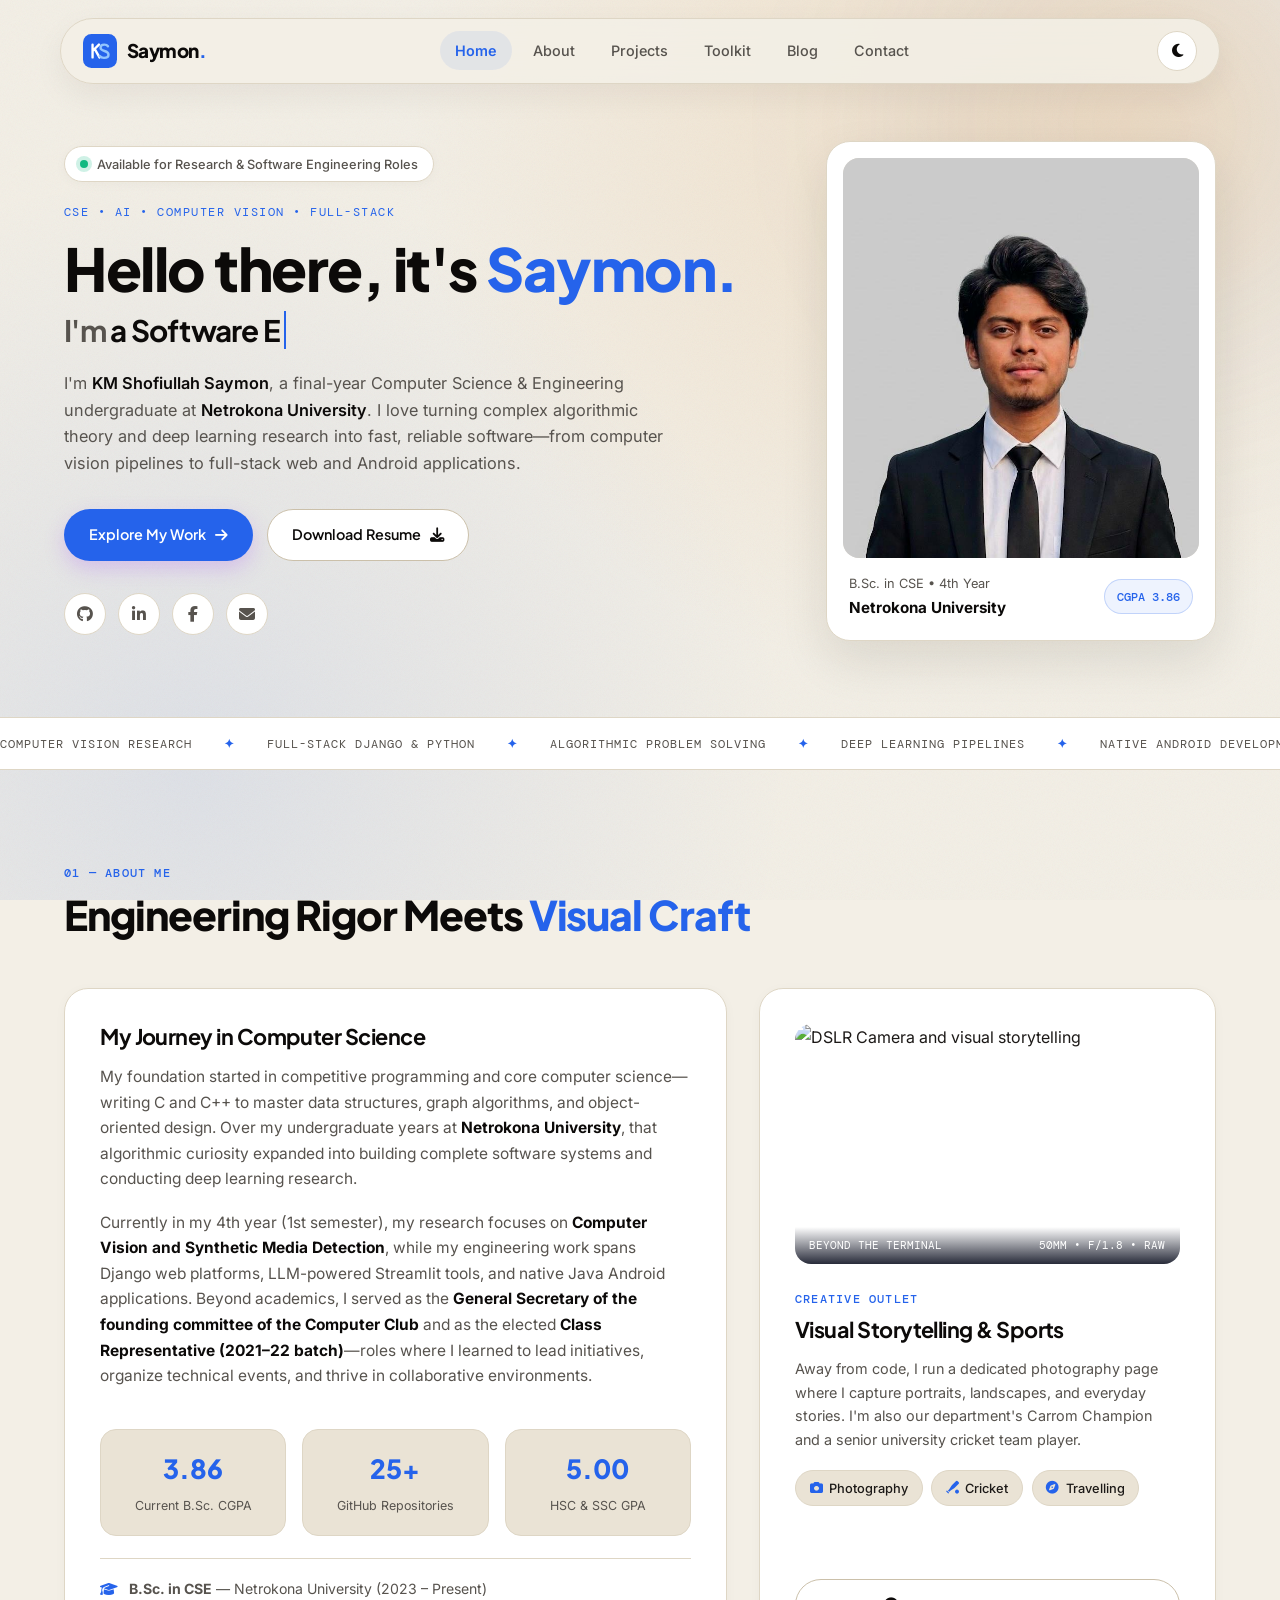
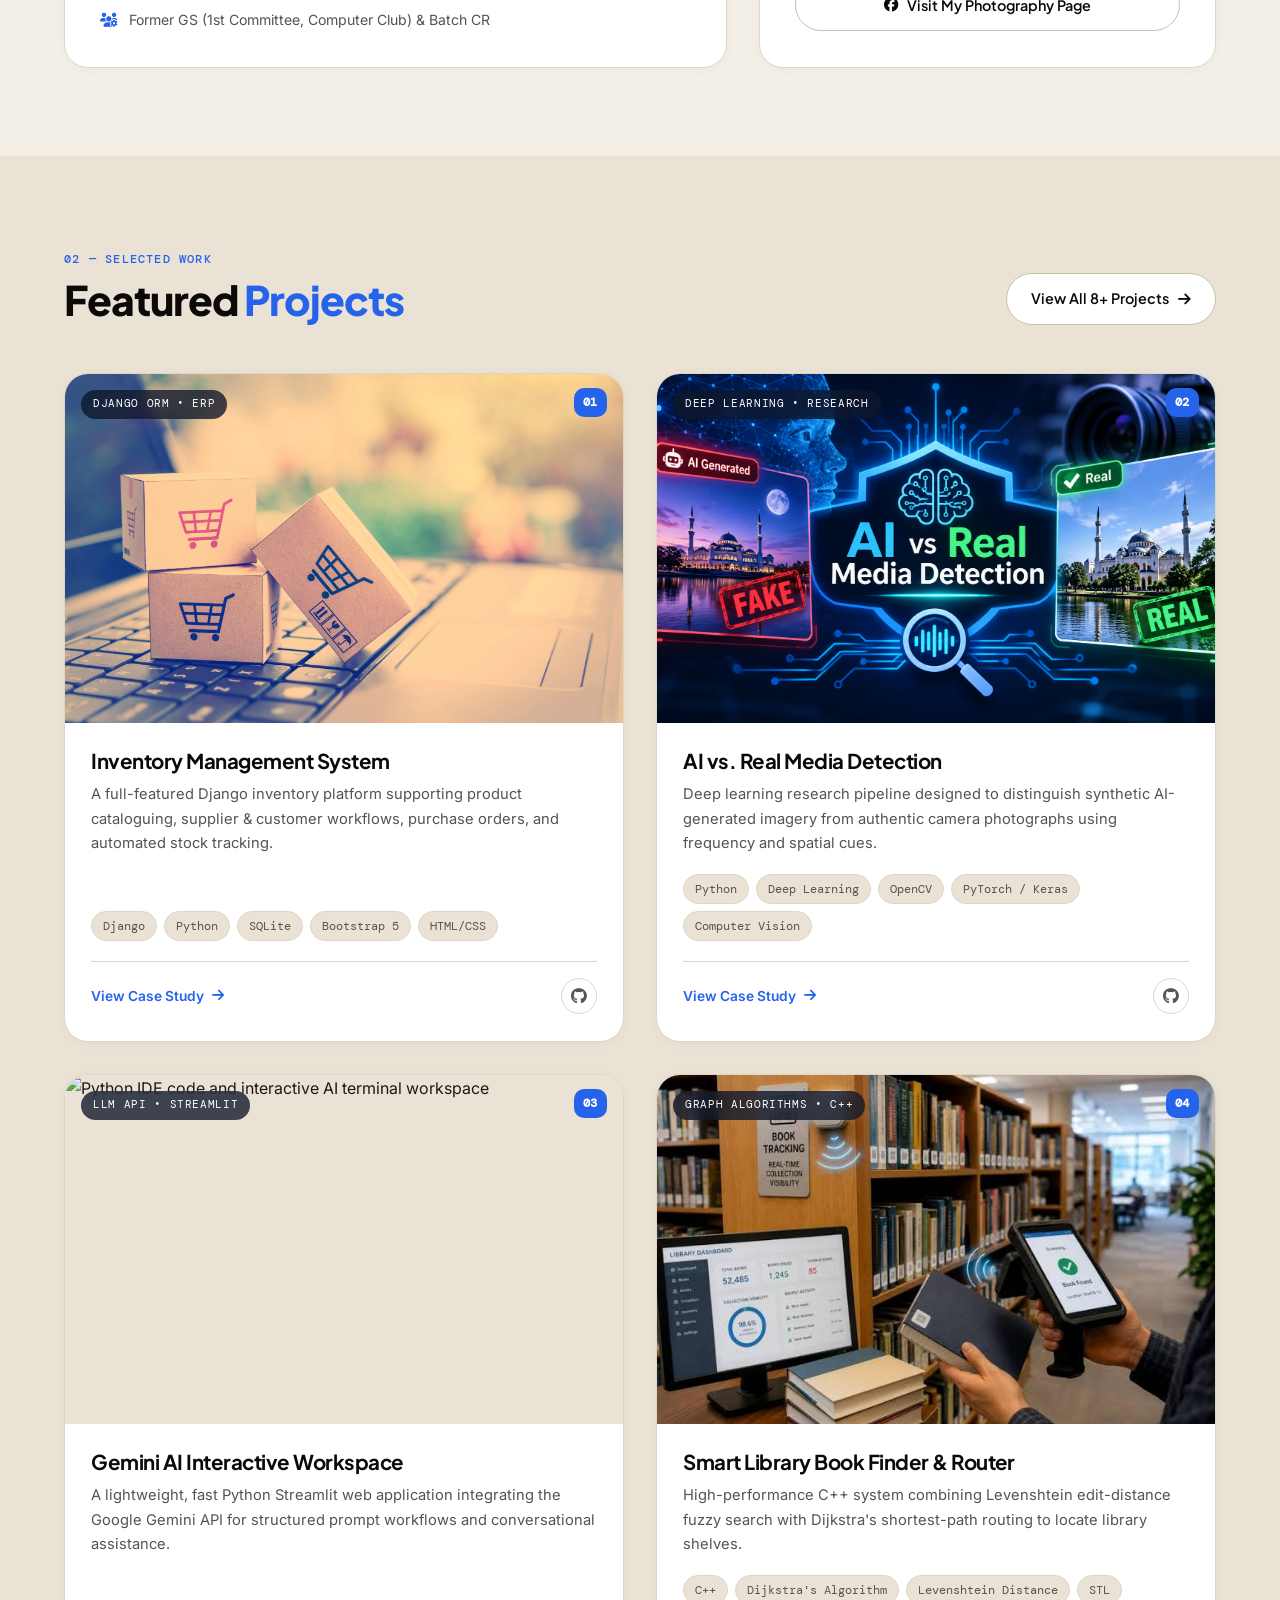
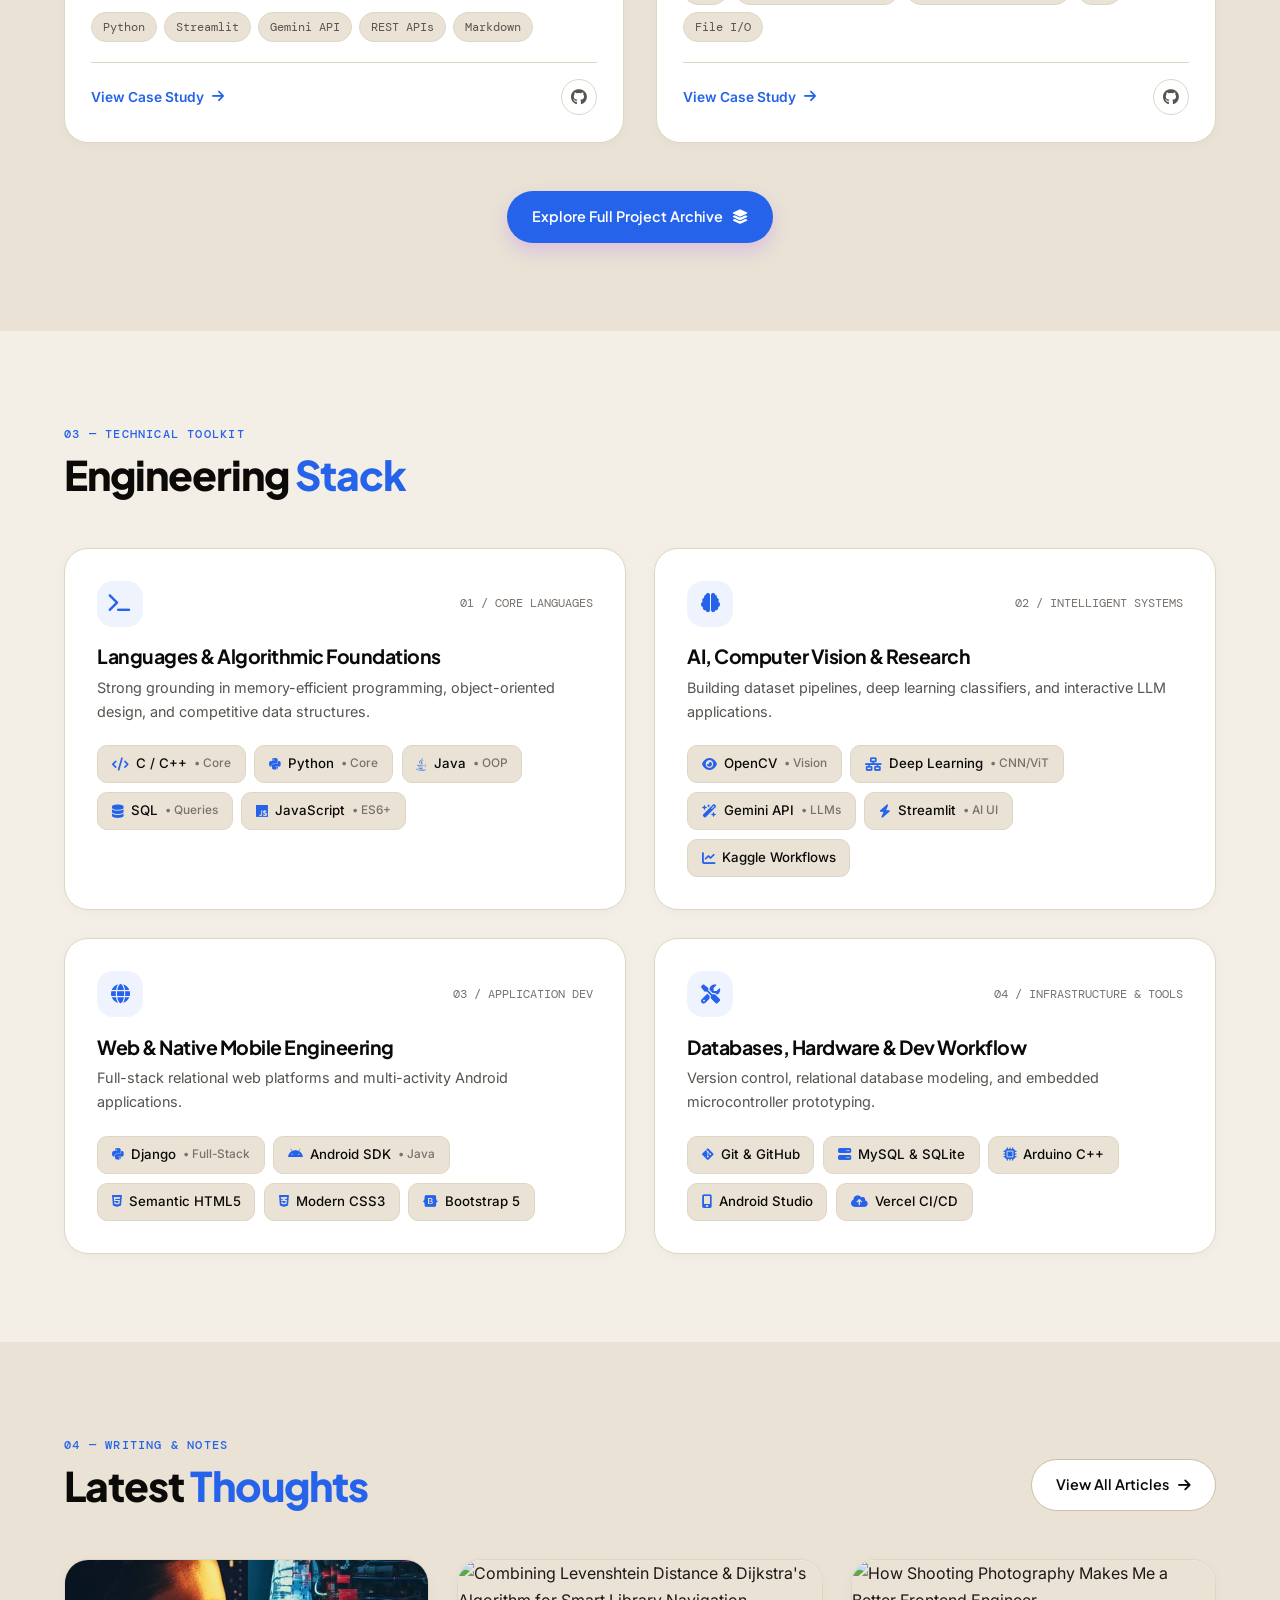
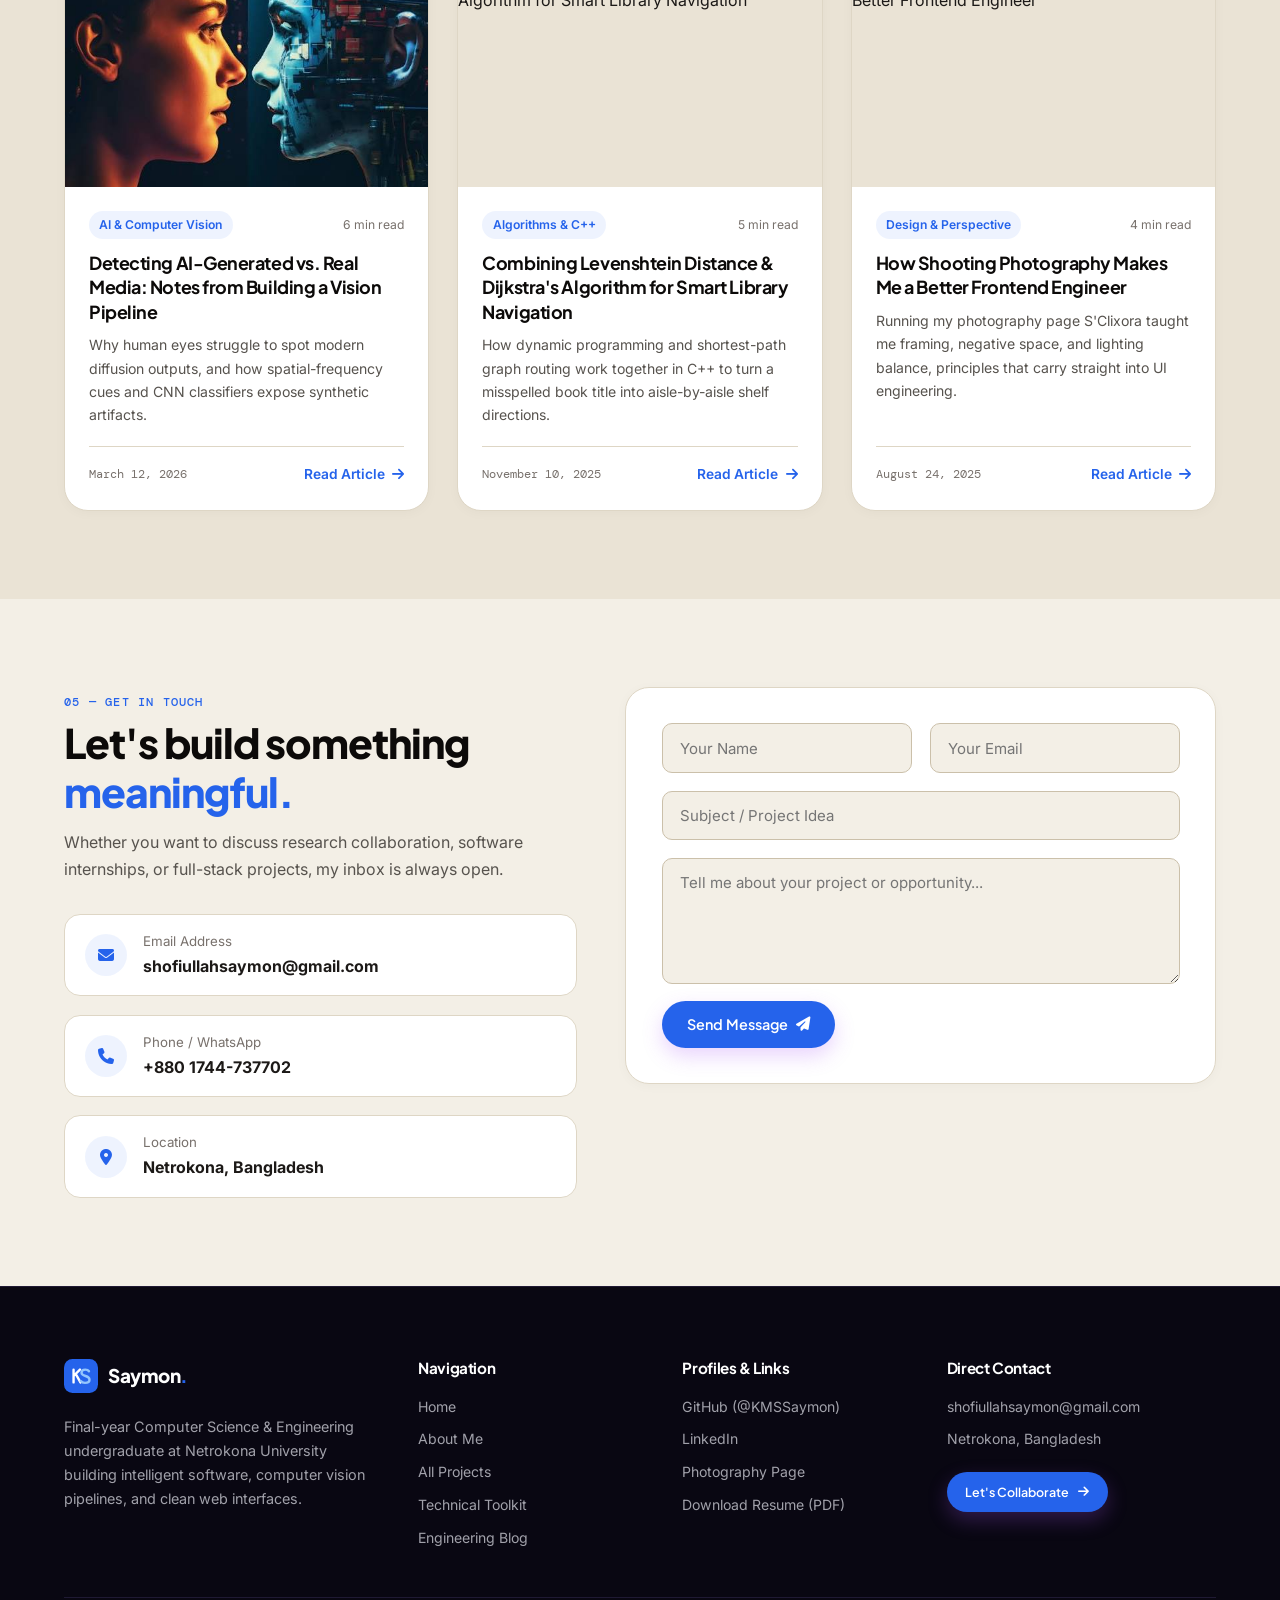
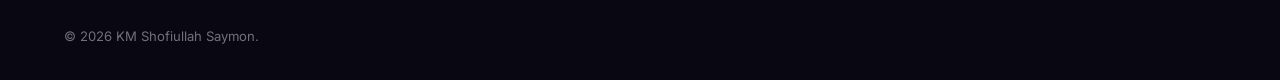
==== index.html @ 93da7564 "Initial portfolio release with warm editorial beige grain theme" ====
<!DOCTYPE html>
<html lang="en">
<head>
    <meta charset="UTF-8">
    <meta name="viewport" content="width=device-width, initial-scale=1.0">
    <title>KM Shofiullah Saymon | Software Engineer &amp; AI Researcher</title>
    <meta name="description" content="Portfolio of KM Shofiullah Saymon — CSE Undergraduate at Netrokona University specializing in AI, Computer Vision, Algorithms, and Full-Stack Development.">
    <link rel="icon" type="image/svg+xml" href="favicon.svg">
    <link rel="stylesheet" href="https://cdnjs.cloudflare.com/ajax/libs/font-awesome/6.5.1/css/all.min.css">
    <link rel="stylesheet" href="style.css">
</head>
<body>

    <!-- Custom Cursor Elements -->
    <div class="cursor-dot" aria-hidden="true"></div>
    <div class="cursor-ring" aria-hidden="true"></div>

    <div class="scroll-progress" aria-hidden="true"></div>

    <!-- =====================================================
         FLOATING PILL NAVIGATION WITH CUSTOM LOGO & THEME TOGGLE
    ====================================================== -->
    <header class="header">
        <a href="index.html" class="brand-logo brand-logo-slot" aria-label="Saymon Home"></a>

        <nav class="navbar" id="navbar" aria-label="Primary Navigation">
            <a href="#home" class="active">Home</a>
            <a href="#about">About</a>
            <a href="#projects">Projects</a>
            <a href="#skills">Toolkit</a>
            <a href="#blog">Blog</a>
            <a href="#contact">Contact</a>
        </nav>

        <div class="nav-actions">
            <button class="theme-toggle" id="theme-toggle" aria-label="Toggle color theme">
                <i class="fa-solid fa-moon"></i>
            </button>
            <button class="menu-toggle" id="menu-toggle" aria-label="Toggle mobile menu">
                <i class="fa-solid fa-bars"></i>
            </button>
        </div>
    </header>

    <main>
        <!-- =====================================================
             1. HERO SECTION (1ST PERSON, GRAMMATICAL TYPING, CLEAN PORTRAIT CARD)
        ====================================================== -->
        <section class="hero" id="home">
            <div class="container hero-grid">
                <div class="hero-content">
                    <div class="availability-pill">
                        <span class="pulse-dot"></span>
                        <span>Available for Research &amp; Software Engineering Roles</span>
                    </div>

                    <p class="hero-greeting">CSE • AI • COMPUTER VISION • FULL-STACK</p>

                    <h1 class="hero-title">
                        Hello there, it's <span class="accent-text">Saymon.</span>
                    </h1>

                    <h2 class="hero-subtitle">
                        I'm <span class="typing-text">a Software Engineer</span>
                    </h2>

                    <p class="hero-bio">
                        I'm <strong>KM Shofiullah Saymon</strong>, a final-year Computer Science &amp; Engineering undergraduate at <strong>Netrokona University</strong>. I love turning complex algorithmic theory and deep learning research into fast, reliable software—from computer vision pipelines to full-stack web and Android applications.
                    </p>

                    <div class="btn-group">
                        <a href="#projects" class="btn btn-primary">
                            Explore My Work <i class="fa-solid fa-arrow-right"></i>
                        </a>
                        <a href="KM_Shofiullah_Saymon_CV.pdf" download="KM_Shofiullah_Saymon_CV.pdf" class="btn btn-secondary">
                            Download Resume <i class="fa-solid fa-download"></i>
                        </a>
                    </div>

                    <div class="social-row">
                        <a href="https://github.com/KMSSaymon" target="_blank" rel="noopener noreferrer" aria-label="GitHub">
                            <i class="fa-brands fa-github"></i>
                        </a>
                        <a href="https://www.linkedin.com/in/km-shofiullah-saymon-899b64227" target="_blank" rel="noopener noreferrer" aria-label="LinkedIn">
                            <i class="fa-brands fa-linkedin-in"></i>
                        </a>
                        <a href="https://www.facebook.com/kmshofiullah.saymon.5" target="_blank" rel="noopener noreferrer" aria-label="Facebook">
                            <i class="fa-brands fa-facebook-f"></i>
                        </a>
                        <a href="mailto:shofiullahsaymon@gmail.com" aria-label="Email">
                            <i class="fa-solid fa-envelope"></i>
                        </a>
                    </div>
                </div>

                <!-- Structured Portrait Card -->
                <div class="hero-portrait-wrap">
                    <div class="portrait-card">
                        <div class="portrait-frame">
                            <img src="me.png" alt="KM Shofiullah Saymon portrait">
                        </div>
                        <div class="portrait-footer">
                            <div class="portrait-meta">
                                <span>B.Sc. in CSE • 4th Year</span>
                                <strong>Netrokona University</strong>
                            </div>
                            <span class="cgpa-chip">CGPA 3.86</span>
                        </div>
                    </div>
                </div>
            </div>
        </section>

        <!-- =====================================================
             2. SEAMLESS DUAL-TRACK INFINITE MARQUEE
        ====================================================== -->
        <div class="marquee-wrap" aria-hidden="true">
            <div class="marquee-track">
                <span>COMPUTER VISION RESEARCH</span><b>✦</b>
                <span>FULL-STACK DJANGO &amp; PYTHON</span><b>✦</b>
                <span>ALGORITHMIC PROBLEM SOLVING</span><b>✦</b>
                <span>DEEP LEARNING PIPELINES</span><b>✦</b>
                <span>NATIVE ANDROID DEVELOPMENT</span><b>✦</b>
                <span>VISUAL STORYTELLING</span><b>✦</b>
            </div>
            <div class="marquee-track">
                <span>COMPUTER VISION RESEARCH</span><b>✦</b>
                <span>FULL-STACK DJANGO &amp; PYTHON</span><b>✦</b>
                <span>ALGORITHMIC PROBLEM SOLVING</span><b>✦</b>
                <span>DEEP LEARNING PIPELINES</span><b>✦</b>
                <span>NATIVE ANDROID DEVELOPMENT</span><b>✦</b>
                <span>VISUAL STORYTELLING</span><b>✦</b>
            </div>
        </div>

        <!-- =====================================================
             3. ABOUT SECTION — 60/40 RATIO + NATURAL PHOTOGRAPHY SHOWCASE
        ====================================================== -->
        <section class="section" id="about">
            <div class="container">
                <div class="section-header">
                    <div>
                        <span class="section-kicker">01 — ABOUT ME</span>
                        <h2 class="section-title">Engineering Rigor Meets <span class="accent-text">Visual Craft</span></h2>
                    </div>
                </div>

                <div class="about-grid-60-40">
                    <!-- 60% Left Summary & Academic Track -->
                    <article class="about-story-card">
                        <h3>My Journey in Computer Science</h3>
                        <p>
                            My foundation started in competitive programming and core computer science—writing C and C++ to master data structures, graph algorithms, and object-oriented design. Over my undergraduate years at <strong>Netrokona University</strong>, that algorithmic curiosity expanded into building complete software systems and conducting deep learning research.
                        </p>
                        <p>
                            Currently in my 4th year (1st semester), my research focuses on <strong>Computer Vision and Synthetic Media Detection</strong>, while my engineering work spans Django web platforms, LLM-powered Streamlit tools, and native Java Android applications. Beyond academics, I served as the <strong>General Secretary of the founding committee of the Computer Club</strong> and as the elected <strong>Class Representative (2021–22 batch)</strong>—roles where I learned to lead initiatives, organize technical events, and thrive in collaborative environments.
                        </p>

                        <div class="about-metrics">
                            <div class="metric-box">
                                <strong>3.86</strong>
                                <span>Current B.Sc. CGPA</span>
                            </div>
                            <div class="metric-box">
                                <strong>25+</strong>
                                <span>GitHub Repositories</span>
                            </div>
                            <div class="metric-box">
                                <strong>5.00</strong>
                                <span>HSC &amp; SSC GPA</span>
                            </div>
                        </div>

                        <div class="education-strip">
                            <span><i class="fa-solid fa-graduation-cap accent-text"></i> <strong>B.Sc. in CSE</strong> — Netrokona University (2023 – Present)</span>
                            <span><i class="fa-solid fa-users-gear accent-text"></i> Former GS (1st Committee, Computer Club) &amp; Batch CR</span>
                        </div>
                    </article>

                    <!-- 40% Right Natural Photography & Creative Pursuits Card -->
                    <aside class="about-visual-card">
                        <div>
                            <div class="about-photo-banner">
                                <img
                                    src="https://images.unsplash.com/photo-1516035069371-29a1b244cc32?auto=format&fit=crop&w=1000&q=85"
                                    alt="DSLR Camera and visual storytelling"
                                    loading="lazy"
                                >
                                <div class="about-photo-caption">
                                    <span>BEYOND THE TERMINAL</span>
                                    <span>50MM • F/1.8 • RAW</span>
                                </div>
                            </div>

                            <span class="section-kicker">CREATIVE OUTLET</span>
                            <h3>Visual Storytelling &amp; Sports</h3>
                            <p style="color: var(--muted); font-size: 0.9rem; margin-top: 0.45rem;">
                                Away from code, I run a dedicated photography page where I capture portraits, landscapes, and everyday stories. I'm also our department's Carrom Champion and a senior university cricket team player.
                            </p>

                            <div class="hobby-pills">
                                <span class="hobby-pill"><i class="fa-solid fa-camera accent-text"></i> Photography</span>
                                <span class="hobby-pill"><i class="fa-solid fa-baseball-bat-ball accent-text"></i> Cricket</span>
                                <span class="hobby-pill"><i class="fa-solid fa-compass accent-text"></i> Travelling</span>
                            </div>
                        </div>

                        <a href="https://www.facebook.com/profile.php?id=61581383651911" target="_blank" rel="noopener noreferrer" class="btn btn-secondary" style="width: 100%;">
                            <i class="fa-brands fa-facebook"></i> Visit My Photography Page
                        </a>
                    </aside>
                </div>
            </div>
        </section>

        <!-- =====================================================
             4. SELECTED PROJECTS (WITH NATURAL PHOTOGRAPHIC PREVIEWS)
        ====================================================== -->
        <section class="section" id="projects" style="background: var(--bg-soft);">
            <div class="container">
                <div class="section-header">
                    <div>
                        <span class="section-kicker">02 — SELECTED WORK</span>
                        <h2 class="section-title">Featured <span class="accent-text">Projects</span></h2>
                    </div>
                    <a href="projects.html" class="btn btn-secondary">
                        View All 8+ Projects <i class="fa-solid fa-arrow-right"></i>
                    </a>
                </div>

                <!-- Populated dynamically from data.js with natural photography -->
                <div class="projects-grid" id="home-projects-grid"></div>

                <div class="section-footer-cta">
                    <a href="projects.html" class="btn btn-primary">
                        Explore Full Project Archive <i class="fa-solid fa-layer-group"></i>
                    </a>
                </div>
            </div>
        </section>

        <!-- =====================================================
             5. TECHNICAL TOOLKIT — 2x2 BENTO GRID (NO PERCENTAGE BARS)
        ====================================================== -->
        <section class="section" id="skills">
            <div class="container">
                <div class="section-header">
                    <div>
                        <span class="section-kicker">03 — TECHNICAL TOOLKIT</span>
                        <h2 class="section-title">Engineering <span class="accent-text">Stack</span></h2>
                    </div>
                    
                </div>

                <div class="skills-bento-grid">
                    <!-- Bento 1 -->
                    <div class="bento-card">
                        <div class="bento-top">
                            <div class="bento-icon"><i class="fa-solid fa-terminal"></i></div>
                            <span class="bento-tag">01 / CORE LANGUAGES</span>
                        </div>
                        <h3>Languages &amp; Algorithmic Foundations</h3>
                        <p>Strong grounding in memory-efficient programming, object-oriented design, and competitive data structures.</p>
                        <div class="skill-badge-grid">
                            <span class="skill-item"><i class="fa-solid fa-code"></i> C / C++ <small>• Core</small></span>
                            <span class="skill-item"><i class="fa-brands fa-python"></i> Python <small>• Core</small></span>
                            <span class="skill-item"><i class="fa-brands fa-java"></i> Java <small>• OOP</small></span>
                            <span class="skill-item"><i class="fa-solid fa-database"></i> SQL <small>• Queries</small></span>
                            <span class="skill-item"><i class="fa-brands fa-js"></i> JavaScript <small>• ES6+</small></span>
                        </div>
                    </div>

                    <!-- Bento 2 -->
                    <div class="bento-card">
                        <div class="bento-top">
                            <div class="bento-icon"><i class="fa-solid fa-brain"></i></div>
                            <span class="bento-tag">02 / INTELLIGENT SYSTEMS</span>
                        </div>
                        <h3>AI, Computer Vision &amp; Research</h3>
                        <p>Building dataset pipelines, deep learning classifiers, and interactive LLM applications.</p>
                        <div class="skill-badge-grid">
                            <span class="skill-item"><i class="fa-solid fa-eye"></i> OpenCV <small>• Vision</small></span>
                            <span class="skill-item"><i class="fa-solid fa-network-wired"></i> Deep Learning <small>• CNN/ViT</small></span>
                            <span class="skill-item"><i class="fa-solid fa-wand-magic-sparkles"></i> Gemini API <small>• LLMs</small></span>
                            <span class="skill-item"><i class="fa-solid fa-bolt"></i> Streamlit <small>• AI UI</small></span>
                            <span class="skill-item"><i class="fa-solid fa-chart-line"></i> Kaggle Workflows</span>
                        </div>
                    </div>

                    <!-- Bento 3 -->
                    <div class="bento-card">
                        <div class="bento-top">
                            <div class="bento-icon"><i class="fa-solid fa-globe"></i></div>
                            <span class="bento-tag">03 / APPLICATION DEV</span>
                        </div>
                        <h3>Web &amp; Native Mobile Engineering</h3>
                        <p>Full-stack relational web platforms and multi-activity Android applications.</p>
                        <div class="skill-badge-grid">
                            <span class="skill-item"><i class="fa-brands fa-python"></i> Django <small>• Full-Stack</small></span>
                            <span class="skill-item"><i class="fa-brands fa-android"></i> Android SDK <small>• Java</small></span>
                            <span class="skill-item"><i class="fa-brands fa-html5"></i> Semantic HTML5</span>
                            <span class="skill-item"><i class="fa-brands fa-css3-alt"></i> Modern CSS3</span>
                            <span class="skill-item"><i class="fa-brands fa-bootstrap"></i> Bootstrap 5</span>
                        </div>
                    </div>

                    <!-- Bento 4 -->
                    <div class="bento-card">
                        <div class="bento-top">
                            <div class="bento-icon"><i class="fa-solid fa-screwdriver-wrench"></i></div>
                            <span class="bento-tag">04 / INFRASTRUCTURE &amp; TOOLS</span>
                        </div>
                        <h3>Databases, Hardware &amp; Dev Workflow</h3>
                        <p>Version control, relational database modeling, and embedded microcontroller prototyping.</p>
                        <div class="skill-badge-grid">
                            <span class="skill-item"><i class="fa-brands fa-git-alt"></i> Git &amp; GitHub</span>
                            <span class="skill-item"><i class="fa-solid fa-server"></i> MySQL &amp; SQLite</span>
                            <span class="skill-item"><i class="fa-solid fa-microchip"></i> Arduino C++</span>
                            <span class="skill-item"><i class="fa-solid fa-mobile-screen"></i> Android Studio</span>
                            <span class="skill-item"><i class="fa-solid fa-cloud-arrow-up"></i> Vercel CI/CD</span>
                        </div>
                    </div>
                </div>
            </div>
        </section>

        <!-- =====================================================
             6. ENGINEERING BLOG & THOUGHTS SECTION
        ====================================================== -->
        <section class="section" id="blog" style="background: var(--bg-soft);">
            <div class="container">
                <div class="section-header">
                    <div>
                        <span class="section-kicker">04 — WRITING &amp; NOTES</span>
                        <h2 class="section-title">Latest <span class="accent-text">Thoughts</span></h2>
                    </div>
                    <a href="blog.html" class="btn btn-secondary">
                        View All Articles <i class="fa-solid fa-arrow-right"></i>
                    </a>
                </div>

                <!-- Populated dynamically from data.js -->
                <div class="blog-grid" id="home-blog-grid"></div>
            </div>
        </section>

        <!-- =====================================================
             7. DEDICATED CONTACT SECTION
        ====================================================== -->
        <section class="section" id="contact">
            <div class="container">
                <div class="contact-grid">
                    <div>
                        <span class="section-kicker">05 — GET IN TOUCH</span>
                        <h2 class="section-title">Let's build something <span class="accent-text">meaningful.</span></h2>
                        <p style="color: var(--muted); margin-top: 0.75rem;">
                            Whether you want to discuss research collaboration, software internships, or full-stack projects, my inbox is always open.
                        </p>

                        <div class="contact-info-list">
                            <div class="contact-info-item">
                                <i class="fa-solid fa-envelope"></i>
                                <div>
                                    <small style="color: var(--muted-light); display: block;">Email Address</small>
                                    <a href="mailto:shofiullahsaymon@gmail.com"><strong>shofiullahsaymon@gmail.com</strong></a>
                                </div>
                            </div>
                            <div class="contact-info-item">
                                <i class="fa-solid fa-phone"></i>
                                <div>
                                    <small style="color: var(--muted-light); display: block;">Phone / WhatsApp</small>
                                    <strong>+880 1744-737702</strong>
                                </div>
                            </div>
                            <div class="contact-info-item">
                                <i class="fa-solid fa-location-dot"></i>
                                <div>
                                    <small style="color: var(--muted-light); display: block;">Location</small>
                                    <strong>Netrokona, Bangladesh</strong>
                                </div>
                            </div>
                        </div>
                    </div>

                    <form class="contact-form" id="portfolio-contact-form">
                        <div class="form-row">
                            <input type="text" name="name" placeholder="Your Name" required>
                            <input type="email" name="email" placeholder="Your Email" required>
                        </div>
                        <input type="text" name="subject" placeholder="Subject / Project Idea" required>
                        <textarea name="message" rows="5" placeholder="Tell me about your project or opportunity..." required></textarea>
                        <button type="submit" class="btn btn-primary" style="justify-self: start;">
                            Send Message <i class="fa-solid fa-paper-plane"></i>
                        </button>
                    </form>
                </div>
            </div>
        </section>
    </main>

    
    <!-- =====================================================
         DEDICATED 4-COLUMN ARCHITECTURAL FOOTER
    ====================================================== -->
    <footer class="site-footer">
        <div class="container">
            <div class="footer-grid">
                <div class="footer-brand">
                    <a href="index.html" class="brand-logo brand-logo-slot" style="color: #ffffff;"></a>
                    <p>
                        Final-year Computer Science &amp; Engineering undergraduate at Netrokona University building intelligent software, computer vision pipelines, and clean web interfaces.
                    </p>
                </div>

                <div class="footer-col">
                    <h4>Navigation</h4>
                    <ul class="footer-links">
                        <li><a href="index.html#home">Home</a></li>
                        <li><a href="index.html#about">About Me</a></li>
                        <li><a href="projects.html">All Projects</a></li>
                        <li><a href="index.html#skills">Technical Toolkit</a></li>
                        <li><a href="blog.html">Engineering Blog</a></li>
                    </ul>
                </div>

                <div class="footer-col">
                    <h4>Profiles &amp; Links</h4>
                    <ul class="footer-links">
                        <li><a href="https://github.com/KMSSaymon" target="_blank" rel="noopener">GitHub (@KMSSaymon)</a></li>
                        <li><a href="https://www.linkedin.com/in/km-shofiullah-saymon-899b64227" target="_blank" rel="noopener">LinkedIn</a></li>
                        <li><a href="https://www.facebook.com/profile.php?id=61581383651911" target="_blank" rel="noopener">Photography Page</a></li>
                        <li><a href="KM_Shofiullah_Saymon_CV.pdf" download>Download Resume (PDF)</a></li>
                    </ul>
                </div>

                <div class="footer-col">
                    <h4>Direct Contact</h4>
                    <ul class="footer-links">
                        <li><a href="mailto:shofiullahsaymon@gmail.com">shofiullahsaymon@gmail.com</a></li>
                        <li><span>Netrokona, Bangladesh</span></li>
                        <li style="margin-top: 0.75rem;">
                            <a href="index.html#contact" class="btn btn-primary" style="padding: 0.55rem 1.1rem; font-size: 0.78rem;">
                                Let's Collaborate <i class="fa-solid fa-arrow-right"></i>
                            </a>
                        </li>
                    </ul>
                </div>
            </div>

            <div class="footer-bottom">
                <span>&copy; 2026 KM Shofiullah Saymon.</span>
            </div>
        </div>
    </footer>


    <script src="data.js"></script>
    <script src="main.js"></script>
</body>
</html>
---- style.css ----
/* ==========================================================================
   STYLE.CSS — COMPLETE ARCHITECTURAL SHEET (WARM BEIGE GRAIN + DARK PURPLE)
   ========================================================================== */

@import url('https://fonts.googleapis.com/css2?family=DM+Mono:ital,wght@0,400;0,500;1,400&family=Inter:wght@400;500;600;700&family=Plus+Jakarta+Sans:wght@600;700;800&display=swap');

/* ==========================================================================
   1. DESIGN TOKENS & THEME VARIABLES (LIGHT: WARM BEIGE EDITORIAL GRAIN)
   ========================================================================== */
:root {
    --bg: #f3efe6;
    --bg-soft: #eae3d5;
    --surface: #ffffff;
    --surface-hover: #fbf9f6;
    --surface-glass: rgba(243, 239, 230, 0.88);
    --text: #1c1917;
    --text-heading: #0c0a09;
    --muted: #57534e;
    --muted-light: #78716c;
    --line: #ded6c5;
    --line-strong: #cbc0aa;
    --accent: #2563eb;
    --accent-hover: #1d4ed8;
    --accent-soft: rgba(37, 99, 235, 0.08);
    --accent-border: rgba(37, 99, 235, 0.22);
    --success: #10b981;
    --shadow-sm: 0 2px 12px rgba(28, 25, 23, 0.03);
    --shadow-md: 0 12px 32px rgba(28, 25, 23, 0.06);
    --shadow-lg: 0 20px 48px rgba(28, 25, 23, 0.1);
    --radius-sm: 10px;
    --radius-md: 16px;
    --radius-lg: 24px;
    --radius-pill: 9999px;
    --container: 1200px;
}

/* CALIBRATED DARK THEME (RICH DARK PURPLE VIBE) */
[data-theme="dark"] {
    --bg: #0b0914;
    --bg-soft: #120f20;
    --surface: #181329;
    --surface-hover: #221b38;
    --surface-glass: rgba(18, 15, 32, 0.85);
    --text: #e2e8f0;
    --text-heading: #f8fafc;
    --muted: #a1a1aa;
    --muted-light: #71717a;
    --line: #27213d;
    --line-strong: #3b305c;
    --accent: #a855f7;          /* Rich Violet / Purple Accent */
    --accent-hover: #c084fc;    /* Lighter Purple Hover */
    --accent-soft: rgba(168, 85, 247, 0.15);
    --accent-border: rgba(192, 132, 252, 0.35);
    --shadow-sm: 0 2px 10px rgba(0, 0, 0, 0.35);
    --shadow-md: 0 14px 36px rgba(0, 0, 0, 0.5);
    --shadow-lg: 0 24px 56px rgba(0, 0, 0, 0.65);
}

/* ==========================================================================
   2. RESET & BASE TYPOGRAPHY
   ========================================================================== */
*,
*::before,
*::after {
    box-sizing: border-box;
    margin: 0;
    padding: 0;
}

html {
    scroll-behavior: smooth;
    scroll-padding-top: 100px;
}

body {
    font-family: 'Inter', -apple-system, BlinkMacSystemFont, sans-serif;
    background-color: var(--bg);
    color: var(--text);
    line-height: 1.65;
    overflow-x: hidden;
    transition: background-color 0.25s ease, color 0.25s ease;
    -webkit-font-smoothing: antialiased;
}

/* Enhanced Visible Editorial Grain Background Engine */
body::before {
    content: "";
    position: fixed;
    inset: 0;
    z-index: -1;
    pointer-events: none;
    background-color: var(--bg);
    background-image:
        radial-gradient(circle at 75% 15%, rgba(217, 119, 6, 0.12), transparent 45%),
        radial-gradient(circle at 15% 85%, rgba(37, 99, 235, 0.10), transparent 45%),
        url("data:image/svg+xml,%3Csvg viewBox='0 0 200 200' xmlns='http://www.w3.org/2000/svg'%3E%3Cfilter id='noiseFilter'%3E%3CfeTurbulence type='fractalNoise' baseFrequency='0.75' numOctaves='3' stitchTiles='stitch'/%3E%3C/filter%3E%3Crect width='100%25' height='100%25' filter='url(%23noiseFilter)' opacity='0.09'/%3E%3C/svg%3E");
    background-size: 100% 100%, 100% 100%, 150px 150px;
}

[data-theme="dark"] body::before {
    background-image:
        radial-gradient(circle at 75% 15%, rgba(168, 85, 247, 0.14), transparent 45%),
        radial-gradient(circle at 15% 85%, rgba(139, 92, 246, 0.10), transparent 45%),
        url("data:image/svg+xml,%3Csvg viewBox='0 0 200 200' xmlns='http://www.w3.org/2000/svg'%3E%3Cfilter id='noiseFilter'%3E%3CfeTurbulence type='fractalNoise' baseFrequency='0.75' numOctaves='3' stitchTiles='stitch'/%3E%3C/filter%3E%3Crect width='100%25' height='100%25' filter='url(%23noiseFilter)' opacity='0.11'/%3E%3C/svg%3E");
    background-size: 100% 100%, 100% 100%, 150px 150px;
}

h1, h2, h3, h4, h5, h6 {
    font-family: 'Plus Jakarta Sans', sans-serif;
    color: var(--text-heading);
    line-height: 1.2;
    letter-spacing: -0.025em;
}

a {
    color: inherit;
    text-decoration: none;
    transition: color 0.2s ease;
}

img {
    max-width: 100%;
    display: block;
}

ul {
    list-style: none;
}

.container {
    width: 100%;
    max-width: var(--container);
    margin: 0 auto;
    padding: 0 1.5rem;
}

.accent-text {
    color: var(--accent);
}

/* ==========================================================================
   3. CUSTOM INTERACTIVE CURSOR (HARDWARE-ACCELERATED)
   ========================================================================== */
@media (pointer: fine) {
    *, *::before, *::after {
        cursor: none !important;
    }
}

.cursor-dot,
.cursor-ring {
    position: fixed !important;
    top: 0 !important;
    left: 0 !important;
    pointer-events: none !important;
    z-index: 999999 !important;
    border-radius: 50%;
    will-change: transform;
    opacity: 0;
    transition:
        opacity 0.2s ease,
        width 0.22s ease,
        height 0.22s ease,
        margin 0.22s ease,
        background-color 0.22s ease,
        border-color 0.22s ease !important;
}

.cursor-dot {
    width: 8px;
    height: 8px;
    margin-left: -4px;
    margin-top: -4px;
    background-color: var(--accent);
}

.cursor-ring {
    width: 36px;
    height: 36px;
    margin-left: -18px;
    margin-top: -18px;
    border: 1.5px solid rgba(168, 85, 247, 0.55);
    background-color: rgba(168, 85, 247, 0.04);
}

[data-theme="dark"] .cursor-dot {
    background-color: #c084fc;
    box-shadow: 0 0 10px rgba(192, 132, 252, 0.7);
}

[data-theme="dark"] .cursor-ring {
    border-color: rgba(192, 132, 252, 0.55);
    background-color: rgba(192, 132, 252, 0.06);
}

/* Expanded Hover State */
body.cursor-hover .cursor-dot {
    width: 6px;
    height: 6px;
    margin-left: -3px;
    margin-top: -3px;
}

body.cursor-hover .cursor-ring {
    width: 54px;
    height: 54px;
    margin-left: -27px;
    margin-top: -27px;
    border-color: var(--accent);
    background-color: rgba(168, 85, 247, 0.15);
}

[data-theme="dark"] body.cursor-hover .cursor-ring {
    border-color: #c084fc;
    background-color: rgba(192, 132, 252, 0.18);
}

@media (pointer: coarse), (max-width: 768px) {
    .cursor-dot,
    .cursor-ring {
        display: none !important;
    }
}

/* ==========================================================================
   4. SCROLL PROGRESS BAR & FLOATING PILL NAVIGATION
   ========================================================================== */
.scroll-progress {
    position: fixed;
    top: 0;
    left: 0;
    height: 3px;
    width: 0%;
    background: linear-gradient(90deg, var(--accent), #e879f9);
    z-index: 10001;
    transition: width 0.08s linear;
}

.header {
    position: fixed;
    top: 1.1rem;
    left: 50%;
    transform: translateX(-50%);
    width: calc(100% - 3rem);
    max-width: 1160px;
    height: 66px;
    padding: 0 1.35rem;
    background: var(--surface-glass);
    backdrop-filter: blur(16px);
    -webkit-backdrop-filter: blur(16px);
    border: 1px solid var(--line);
    border-radius: var(--radius-pill);
    box-shadow: var(--shadow-md);
    display: flex;
    align-items: center;
    justify-content: space-between;
    z-index: 1000;
    transition: background-color 0.25s ease, border-color 0.25s ease;
}

.brand-logo {
    display: inline-flex;
    align-items: center;
    gap: 0.65rem;
    font-family: 'Plus Jakarta Sans', sans-serif;
    font-weight: 800;
    font-size: 1.18rem;
    color: var(--text-heading);
    letter-spacing: -0.03em;
}

.brand-logo svg {
    width: 34px;
    height: 34px;
    flex-shrink: 0;
}

.navbar {
    display: flex;
    align-items: center;
    gap: 0.35rem;
}

.navbar a {
    font-size: 0.9rem;
    font-weight: 500;
    color: var(--muted);
    padding: 0.48rem 0.95rem;
    border-radius: var(--radius-pill);
    transition: all 0.2s ease;
}

.navbar a:hover,
.navbar a.active {
    color: var(--accent);
    background: var(--accent-soft);
    font-weight: 600;
}

.nav-actions {
    display: flex;
    align-items: center;
    gap: 0.55rem;
}

.theme-toggle,
.menu-toggle {
    width: 40px;
    height: 40px;
    border-radius: 50%;
    border: 1px solid var(--line);
    background: var(--surface);
    color: var(--text-heading);
    display: inline-flex;
    align-items: center;
    justify-content: center;
    font-size: 0.95rem;
    transition: all 0.2s ease;
}

.theme-toggle:hover,
.menu-toggle:hover {
    border-color: var(--accent);
    color: var(--accent);
    transform: translateY(-1px);
}

.menu-toggle {
    display: none;
}

/* ==========================================================================
   5. BUTTONS & COMMON SECTION HEADERS
   ========================================================================== */
.btn-group {
    display: flex;
    flex-wrap: wrap;
    align-items: center;
    gap: 0.9rem;
}

.btn {
    display: inline-flex;
    align-items: center;
    justify-content: center;
    gap: 0.55rem;
    padding: 0.82rem 1.5rem;
    border-radius: var(--radius-pill);
    font-family: 'Plus Jakarta Sans', sans-serif;
    font-size: 0.9rem;
    font-weight: 600;
    border: 1px solid transparent;
    transition: all 0.22s ease;
}

.btn-primary {
    background: var(--accent);
    color: #ffffff;
    box-shadow: 0 8px 20px rgba(168, 85, 247, 0.25);
}

.btn-primary:hover {
    background: var(--accent-hover);
    transform: translateY(-2px);
    box-shadow: 0 12px 26px rgba(168, 85, 247, 0.35);
}

.btn-secondary {
    background: var(--surface);
    color: var(--text-heading);
    border-color: var(--line-strong);
}

.btn-secondary:hover {
    border-color: var(--accent);
    color: var(--accent);
    transform: translateY(-2px);
}

.section {
    padding: 5.5rem 0;
}

.section-header {
    display: flex;
    align-items: flex-end;
    justify-content: space-between;
    flex-wrap: wrap;
    gap: 1.25rem;
    margin-bottom: 3rem;
}

.section-kicker {
    display: inline-block;
    font-family: 'DM Mono', monospace;
    font-size: 0.76rem;
    font-weight: 500;
    text-transform: uppercase;
    letter-spacing: 0.1em;
    color: var(--accent);
    margin-bottom: 0.45rem;
}

.section-title {
    font-size: clamp(1.85rem, 3.5vw, 2.55rem);
    font-weight: 800;
}

.section-desc {
    color: var(--muted);
    max-width: 680px;
    font-size: 1.02rem;
}

.section-footer-cta {
    margin-top: 3rem;
    display: flex;
    justify-content: center;
}

/* ==========================================================================
   6. HERO SECTION & PORTRAIT CARD
   ========================================================================== */
.hero {
    padding: 8.8rem 0 4.8rem;
    position: relative;
}

.hero-grid {
    display: grid;
    grid-template-columns: 1.25fr 0.75fr;
    gap: 3.5rem;
    align-items: center;
}

.availability-pill {
    display: inline-flex;
    align-items: center;
    gap: 0.55rem;
    padding: 0.4rem 0.95rem;
    border-radius: var(--radius-pill);
    background: var(--surface);
    border: 1px solid var(--line);
    font-size: 0.8rem;
    font-weight: 500;
    color: var(--muted);
    margin-bottom: 1.25rem;
    box-shadow: var(--shadow-sm);
}

.pulse-dot {
    width: 8px;
    height: 8px;
    border-radius: 50%;
    background: var(--success);
    box-shadow: 0 0 0 4px rgba(16, 185, 129, 0.2);
    animation: pulseGlow 2s infinite;
}

@keyframes pulseGlow {
    0%, 100% { box-shadow: 0 0 0 3px rgba(16, 185, 129, 0.2); }
    50% { box-shadow: 0 0 0 7px rgba(16, 185, 129, 0.08); }
}

.hero-greeting {
    font-family: 'DM Mono', monospace;
    font-size: 0.78rem;
    letter-spacing: 0.12em;
    color: var(--accent);
    margin-bottom: 0.65rem;
}

.hero-title {
    font-size: clamp(2.4rem, 4.8vw, 3.7rem);
    font-weight: 800;
    margin-bottom: 0.55rem;
}

.hero-subtitle {
    font-size: clamp(1.35rem, 2.4vw, 1.85rem);
    font-weight: 700;
    color: var(--muted);
    margin-bottom: 1.25rem;
    min-height: 2.3rem;
}

.typing-text {
    color: var(--text-heading);
    border-right: 2.5px solid var(--accent);
    padding-right: 4px;
}

.hero-bio {
    font-size: 1.02rem;
    color: var(--muted);
    max-width: 610px;
    margin-bottom: 2rem;
}

.hero-bio strong {
    color: var(--text-heading);
    font-weight: 600;
}

.social-row {
    display: flex;
    align-items: center;
    gap: 0.75rem;
    margin-top: 2rem;
}

.social-row a {
    width: 42px;
    height: 42px;
    border-radius: 50%;
    background: var(--surface);
    border: 1px solid var(--line);
    color: var(--muted);
    display: inline-flex;
    align-items: center;
    justify-content: center;
    font-size: 1rem;
    transition: all 0.2s ease;
}

.social-row a:hover {
    color: #ffffff;
    background: var(--accent);
    border-color: var(--accent);
    transform: translateY(-3px);
}

/* Portrait Card */
.hero-portrait-wrap {
    display: flex;
    justify-content: flex-end;
}

.portrait-card {
    width: 100%;
    max-width: 390px;
    background: var(--surface);
    border: 1px solid var(--line);
    border-radius: var(--radius-lg);
    padding: 1rem;
    box-shadow: var(--shadow-lg);
}

.portrait-frame {
    border-radius: var(--radius-md);
    overflow: hidden;
    background: var(--bg-soft);
    aspect-ratio: 4 / 4.5;
}

.portrait-frame img {
    width: 100%;
    height: 100%;
    object-fit: cover;
    object-position: top center;
    transition: transform 0.45s ease;
}

.portrait-card:hover .portrait-frame img {
    transform: scale(1.03);
}

.portrait-footer {
    display: flex;
    align-items: center;
    justify-content: space-between;
    padding: 0.95rem 0.35rem 0.25rem;
}

.portrait-meta {
    display: flex;
    flex-direction: column;
    font-size: 0.8rem;
    color: var(--muted);
}

.portrait-meta strong {
    font-size: 0.95rem;
    color: var(--text-heading);
}

.cgpa-chip {
    font-family: 'DM Mono', monospace;
    font-size: 0.76rem;
    font-weight: 500;
    padding: 0.38rem 0.75rem;
    border-radius: var(--radius-pill);
    background: var(--accent-soft);
    color: var(--accent);
    border: 1px solid var(--accent-border);
}

/* ==========================================================================
   7. INFINITE DUAL-TRACK MARQUEE
   ========================================================================== */
.marquee-wrap {
    display: flex;
    overflow: hidden;
    user-select: none;
    background: var(--surface);
    border-top: 1px solid var(--line);
    border-bottom: 1px solid var(--line);
    padding: 0.95rem 0;
}

.marquee-track {
    flex-shrink: 0;
    display: flex;
    align-items: center;
    justify-content: space-around;
    min-width: 100%;
    gap: 2rem;
    padding-right: 2rem;
    animation: marqueeScroll 28s linear infinite;
    font-family: 'DM Mono', monospace;
    font-size: 0.78rem;
    letter-spacing: 0.08em;
    color: var(--muted);
}

.marquee-track b {
    color: var(--accent);
}

@keyframes marqueeScroll {
    from { transform: translateX(0); }
    to { transform: translateX(-100%); }
}

/* ==========================================================================
   8. ABOUT SECTION — 60/40 ARCHITECTURAL SPLIT
   ========================================================================== */
.about-grid-60-40 {
    display: grid;
    grid-template-columns: 1.45fr 1fr;
    gap: 2rem;
    align-items: stretch;
}

.about-story-card,
.about-visual-card {
    background: var(--surface);
    border: 1px solid var(--line);
    border-radius: var(--radius-lg);
    padding: 2.2rem;
    box-shadow: var(--shadow-sm);
    display: flex;
    flex-direction: column;
    justify-content: space-between;
}

.about-story-card h3,
.about-visual-card h3 {
    font-size: 1.35rem;
    margin-bottom: 0.9rem;
}

.about-story-card p {
    color: var(--muted);
    margin-bottom: 1.1rem;
    font-size: 0.97rem;
}

.about-story-card p strong {
    color: var(--text-heading);
}

.about-metrics {
    display: grid;
    grid-template-columns: repeat(3, 1fr);
    gap: 1rem;
    margin: 1.4rem 0;
}

.metric-box {
    background: var(--bg-soft);
    border: 1px solid var(--line);
    border-radius: var(--radius-md);
    padding: 1.1rem;
    text-align: center;
}

.metric-box strong {
    display: block;
    font-family: 'Plus Jakarta Sans', sans-serif;
    font-size: 1.65rem;
    font-weight: 800;
    color: var(--accent);
}

.metric-box span {
    font-size: 0.78rem;
    color: var(--muted);
}

.education-strip {
    display: flex;
    flex-direction: column;
    gap: 0.5rem;
    padding-top: 1.1rem;
    border-top: 1px solid var(--line);
    font-size: 0.88rem;
    color: var(--muted);
}

.education-strip i {
    margin-right: 0.45rem;
}

.about-photo-banner {
    position: relative;
    border-radius: var(--radius-md);
    overflow: hidden;
    margin-bottom: 1.25rem;
    aspect-ratio: 16 / 10;
}

.about-photo-banner img {
    width: 100%;
    height: 100%;
    object-fit: cover;
}

.about-photo-caption {
    position: absolute;
    bottom: 0;
    inset-inline: 0;
    padding: 0.6rem 0.9rem;
    background: linear-gradient(to top, rgba(2, 6, 23, 0.85), transparent);
    color: #ffffff;
    font-family: 'DM Mono', monospace;
    font-size: 0.7rem;
    display: flex;
    justify-content: space-between;
}

.hobby-pills {
    display: flex;
    flex-wrap: wrap;
    gap: 0.55rem;
    margin: 1.15rem 0 1.5rem;
}

.hobby-pill {
    display: inline-flex;
    align-items: center;
    gap: 0.4rem;
    padding: 0.4rem 0.85rem;
    border-radius: var(--radius-pill);
    background: var(--bg-soft);
    border: 1px solid var(--line);
    font-size: 0.8rem;
    font-weight: 500;
}

/* ==========================================================================
   9. PROJECTS GRID, FILTER BAR & PHOTOGRAPHIC THUMBNAIL CARDS
   ========================================================================== */
.filter-bar {
    display: flex;
    flex-wrap: wrap;
    gap: 0.65rem;
    margin-bottom: 2.5rem;
}

.filter-btn {
    padding: 0.6rem 1.2rem;
    border-radius: var(--radius-pill);
    border: 1px solid var(--line);
    background: var(--surface);
    color: var(--muted);
    font-family: 'Plus Jakarta Sans', sans-serif;
    font-size: 0.86rem;
    font-weight: 600;
    transition: all 0.2s ease;
}

.filter-btn:hover,
.filter-btn.active {
    background: var(--accent);
    color: #ffffff;
    border-color: var(--accent);
}

.projects-grid {
    display: grid;
    grid-template-columns: repeat(2, 1fr);
    gap: 2rem;
}

.project-card {
    background: var(--surface);
    border: 1px solid var(--line);
    border-radius: var(--radius-lg);
    overflow: hidden;
    box-shadow: var(--shadow-sm);
    display: flex;
    flex-direction: column;
    transition: transform 0.28s ease, box-shadow 0.28s ease, border-color 0.28s ease;
}

.project-card:hover {
    transform: translateY(-6px);
    box-shadow: var(--shadow-lg);
    border-color: var(--accent-border);
}

.project-preview {
    position: relative;
    aspect-ratio: 16 / 10;
    overflow: hidden;
    background: var(--bg-soft);
}

.preview-photo {
    width: 100%;
    height: 100%;
    object-fit: cover;
    transition: transform 0.5s ease;
}

.project-card:hover .preview-photo {
    transform: scale(1.05);
}

.preview-badge {
    position: absolute;
    top: 1rem;
    left: 1rem;
    z-index: 2;
    padding: 0.35rem 0.75rem;
    border-radius: var(--radius-pill);
    background: rgba(15, 23, 42, 0.78);
    backdrop-filter: blur(8px);
    color: #ffffff;
    font-family: 'DM Mono', monospace;
    font-size: 0.68rem;
    letter-spacing: 0.06em;
}

.preview-num {
    position: absolute;
    top: 0.9rem;
    right: 1rem;
    z-index: 2;
    font-family: 'DM Mono', monospace;
    font-size: 0.78rem;
    font-weight: 600;
    color: #ffffff;
    background: var(--accent);
    padding: 0.25rem 0.6rem;
    border-radius: var(--radius-sm);
}

.preview-overlay {
    position: absolute;
    inset: 0;
    background: rgba(15, 23, 42, 0.45);
    display: flex;
    align-items: center;
    justify-content: center;
    opacity: 0;
    transition: opacity 0.28s ease;
}

.project-card:hover .preview-overlay {
    opacity: 1;
}

.preview-cta-pill {
    padding: 0.55rem 1.1rem;
    border-radius: var(--radius-pill);
    background: #ffffff;
    color: #0f172a;
    font-size: 0.82rem;
    font-weight: 600;
    display: inline-flex;
    align-items: center;
    gap: 0.45rem;
    box-shadow: var(--shadow-md);
}

.project-body {
    padding: 1.65rem;
    display: flex;
    flex-direction: column;
    flex-grow: 1;
}

.project-body h3 {
    font-size: 1.28rem;
    margin-bottom: 0.55rem;
}

.project-body h3 a:hover {
    color: var(--accent);
}

.project-body p {
    color: var(--muted);
    font-size: 0.92rem;
    margin-bottom: 1.2rem;
    flex-grow: 1;
}

.tag-row {
    display: flex;
    flex-wrap: wrap;
    gap: 0.45rem;
    margin-bottom: 1.25rem;
}

.tag-chip {
    font-family: 'DM Mono', monospace;
    font-size: 0.72rem;
    padding: 0.28rem 0.68rem;
    border-radius: var(--radius-pill);
    background: var(--bg-soft);
    border: 1px solid var(--line);
    color: var(--muted);
}

.project-actions {
    display: flex;
    align-items: center;
    justify-content: space-between;
    padding-top: 1rem;
    border-top: 1px solid var(--line);
}

.case-study-link {
    display: inline-flex;
    align-items: center;
    gap: 0.45rem;
    font-size: 0.86rem;
    font-weight: 600;
    color: var(--accent);
}

.case-study-link:hover {
    gap: 0.65rem;
}

.repo-icon-link {
    width: 36px;
    height: 36px;
    border-radius: 50%;
    border: 1px solid var(--line);
    display: inline-flex;
    align-items: center;
    justify-content: center;
    color: var(--muted);
    transition: all 0.2s ease;
}

.repo-icon-link:hover {
    color: var(--accent);
    border-color: var(--accent);
}

/* ==========================================================================
   10. TECHNICAL TOOLKIT — 2x2 BENTO GRID
   ========================================================================== */
.skills-bento-grid {
    display: grid;
    grid-template-columns: repeat(2, 1fr);
    gap: 1.75rem;
}

.bento-card {
    background: var(--surface);
    border: 1px solid var(--line);
    border-radius: var(--radius-lg);
    padding: 2rem;
    box-shadow: var(--shadow-sm);
    transition: transform 0.25s ease, border-color 0.25s ease;
}

.bento-card:hover {
    transform: translateY(-4px);
    border-color: var(--accent-border);
}

.bento-top {
    display: flex;
    align-items: center;
    justify-content: space-between;
    margin-bottom: 1.15rem;
}

.bento-icon {
    width: 46px;
    height: 46px;
    border-radius: var(--radius-md);
    background: var(--accent-soft);
    color: var(--accent);
    display: inline-flex;
    align-items: center;
    justify-content: center;
    font-size: 1.2rem;
}

.bento-tag {
    font-family: 'DM Mono', monospace;
    font-size: 0.72rem;
    color: var(--muted-light);
}

.bento-card h3 {
    font-size: 1.22rem;
    margin-bottom: 0.45rem;
}

.bento-card p {
    color: var(--muted);
    font-size: 0.9rem;
    margin-bottom: 1.35rem;
}

.skill-badge-grid {
    display: flex;
    flex-wrap: wrap;
    gap: 0.55rem;
}

.skill-item {
    display: inline-flex;
    align-items: center;
    gap: 0.45rem;
    padding: 0.45rem 0.85rem;
    border-radius: var(--radius-sm);
    background: var(--bg-soft);
    border: 1px solid var(--line);
    font-size: 0.83rem;
    font-weight: 500;
    color: var(--text-heading);
}

.skill-item i {
    color: var(--accent);
}

.skill-item small {
    color: var(--muted-light);
    font-size: 0.74rem;
}

/* ==========================================================================
   11. ENGINEERING BLOG GRID
   ========================================================================== */
.blog-grid {
    display: grid;
    grid-template-columns: repeat(3, 1fr);
    gap: 1.75rem;
}

.blog-card {
    background: var(--surface);
    border: 1px solid var(--line);
    border-radius: var(--radius-lg);
    overflow: hidden;
    box-shadow: var(--shadow-sm);
    display: flex;
    flex-direction: column;
    transition: transform 0.25s ease, box-shadow 0.25s ease;
}

.blog-card:hover {
    transform: translateY(-5px);
    box-shadow: var(--shadow-md);
}

.blog-thumb {
    aspect-ratio: 16 / 10;
    overflow: hidden;
    background: var(--bg-soft);
}

.blog-thumb img {
    width: 100%;
    height: 100%;
    object-fit: cover;
    transition: transform 0.45s ease;
}

.blog-card:hover .blog-thumb img {
    transform: scale(1.05);
}

.blog-card-body {
    padding: 1.5rem;
    display: flex;
    flex-direction: column;
    flex-grow: 1;
}

.blog-meta {
    display: flex;
    align-items: center;
    justify-content: space-between;
    font-size: 0.76rem;
    color: var(--muted-light);
    margin-bottom: 0.75rem;
}

.blog-category-pill {
    padding: 0.25rem 0.65rem;
    border-radius: var(--radius-pill);
    background: var(--accent-soft);
    color: var(--accent);
    font-weight: 600;
}

.blog-card-body h3 {
    font-size: 1.12rem;
    margin-bottom: 0.6rem;
    line-height: 1.35;
}

.blog-card-body h3 a:hover {
    color: var(--accent);
}

.blog-card-body p {
    color: var(--muted);
    font-size: 0.88rem;
    margin-bottom: 1.25rem;
    flex-grow: 1;
}

/* ==========================================================================
   12. SUBPAGE HERO & CASE STUDY / ARTICLE DETAIL READER
   ========================================================================== */
.page-hero {
    padding: 8.5rem 0 3rem;
    background: var(--bg-soft);
    border-bottom: 1px solid var(--line);
}

.breadcrumb {
    display: inline-flex;
    align-items: center;
    gap: 0.45rem;
    font-size: 0.85rem;
    font-weight: 600;
    color: var(--accent);
    margin-bottom: 1rem;
}

.detail-container {
    max-width: 860px;
    margin: 0 auto;
    padding: 3.5rem 1.5rem 5rem;
}

.detail-banner {
    border-radius: var(--radius-lg);
    overflow: hidden;
    border: 1px solid var(--line);
    margin-bottom: 2rem;
    box-shadow: var(--shadow-md);
}

.detail-meta-grid {
    display: grid;
    grid-template-columns: repeat(3, 1fr);
    gap: 1.25rem;
    padding: 1.35rem;
    background: var(--surface);
    border: 1px solid var(--line);
    border-radius: var(--radius-md);
    margin-bottom: 2.5rem;
}

.detail-meta-grid strong {
    display: block;
    font-size: 0.98rem;
    color: var(--text-heading);
}

.article-content h3 {
    font-size: 1.38rem;
    margin: 2rem 0 0.75rem;
}

.article-content p {
    color: var(--muted);
    font-size: 1.02rem;
    margin-bottom: 1.15rem;
}

.article-content ul {
    list-style: disc;
    padding-left: 1.4rem;
    margin-bottom: 1.5rem;
    color: var(--muted);
}

.article-content li {
    margin-bottom: 0.5rem;
}

.article-content blockquote {
    margin: 1.75rem 0;
    padding: 1.25rem 1.5rem;
    border-left: 4px solid var(--accent);
    background: var(--surface);
    border-radius: 0 var(--radius-md) var(--radius-md) 0;
    font-style: italic;
    color: var(--text-heading);
}

.article-content code {
    font-family: 'DM Mono', monospace;
    font-size: 0.88em;
    padding: 0.18rem 0.45rem;
    border-radius: 6px;
    background: var(--bg-soft);
    border: 1px solid var(--line);
}

/* ==========================================================================
   13. CONTACT SECTION & FORM
   ========================================================================== */
.contact-grid {
    display: grid;
    grid-template-columns: 1fr 1.15fr;
    gap: 3rem;
    align-items: start;
}

.contact-info-list {
    display: flex;
    flex-direction: column;
    gap: 1.15rem;
    margin-top: 2rem;
}

.contact-info-item {
    display: flex;
    align-items: center;
    gap: 1rem;
    padding: 1rem 1.25rem;
    background: var(--surface);
    border: 1px solid var(--line);
    border-radius: var(--radius-md);
}

.contact-info-item i {
    width: 42px;
    height: 42px;
    border-radius: 50%;
    background: var(--accent-soft);
    color: var(--accent);
    display: inline-flex;
    align-items: center;
    justify-content: center;
    font-size: 1rem;
    flex-shrink: 0;
}

.contact-form {
    background: var(--surface);
    border: 1px solid var(--line);
    border-radius: var(--radius-lg);
    padding: 2.2rem;
    display: grid;
    gap: 1.1rem;
    box-shadow: var(--shadow-sm);
}

.form-row {
    display: grid;
    grid-template-columns: 1fr 1fr;
    gap: 1.1rem;
}

.contact-form input,
.contact-form textarea {
    width: 100%;
    padding: 0.9rem 1.1rem;
    border-radius: var(--radius-sm);
    border: 1px solid var(--line-strong);
    background: var(--bg);
    color: var(--text-heading);
    font-family: inherit;
    font-size: 0.94rem;
    transition: border-color 0.2s ease, box-shadow 0.2s ease;
}

.contact-form input:focus,
.contact-form textarea:focus {
    outline: none;
    border-color: var(--accent);
    box-shadow: 0 0 0 3px var(--accent-soft);
}

/* ==========================================================================
   14. DEDICATED 4-COLUMN ARCHITECTURAL FOOTER
   ========================================================================== */
.site-footer {
    background: #090712;
    color: #a1a1aa;
    padding: 4.5rem 0 2rem;
    border-top: 1px solid #1f1933;
}

.footer-grid {
    display: grid;
    grid-template-columns: 1.4fr 1fr 1fr 1.2fr;
    gap: 2.5rem;
    padding-bottom: 3rem;
    border-bottom: 1px solid #1f1933;
}

.footer-brand p {
    margin-top: 0.95rem;
    font-size: 0.9rem;
    max-width: 320px;
    color: #a1a1aa;
}

.footer-col h4 {
    color: #ffffff;
    font-size: 0.95rem;
    margin-bottom: 1.1rem;
}

.footer-links {
    display: flex;
    flex-direction: column;
    gap: 0.6rem;
    font-size: 0.88rem;
}

.footer-links a:hover {
    color: #c084fc;
}

.footer-bottom {
    padding-top: 1.75rem;
    display: flex;
    align-items: center;
    justify-content: space-between;
    flex-wrap: wrap;
    gap: 1rem;
    font-size: 0.82rem;
    color: #71717a;
}

/* ==========================================================================
   15. RESPONSIVE BREAKPOINTS (TABLET & MOBILE)
   ========================================================================== */
@media (max-width: 992px) {
    .hero-grid,
    .about-grid-60-40,
    .contact-grid {
        grid-template-columns: 1fr;
    }

    .hero-portrait-wrap {
        justify-content: flex-start;
    }

    .blog-grid {
        grid-template-columns: repeat(2, 1fr);
    }

    .footer-grid {
        grid-template-columns: repeat(2, 1fr);
    }
}

@media (max-width: 768px) {
    .header {
        width: calc(100% - 1.5rem);
        padding: 0 1rem;
    }

    .menu-toggle {
        display: inline-flex;
    }

    .navbar {
        position: absolute;
        top: calc(100% + 0.65rem);
        left: 0;
        right: 0;
        background: var(--surface);
        border: 1px solid var(--line);
        border-radius: var(--radius-md);
        padding: 1rem;
        flex-direction: column;
        align-items: stretch;
        box-shadow: var(--shadow-lg);
        display: none;
    }

    .navbar.active {
        display: flex;
    }

    .projects-grid,
    .skills-bento-grid,
    .blog-grid,
    .form-row,
    .detail-meta-grid,
    .footer-grid {
        grid-template-columns: 1fr;
    }

    .about-metrics {
        grid-template-columns: 1fr;
    }
}

/* ==========================================================================
   EXTRA AMBIENT GLOWING ORB BACKGROUND EFFECT
   ========================================================================== */
body::after {
    content: "";
    position: fixed;
    top: -150px;
    right: -150px;
    width: 550px;
    height: 550px;
    border-radius: 50%;
    background: radial-gradient(circle, rgba(217, 119, 6, 0.14), rgba(37, 99, 235, 0.05) 60%, transparent 80%);
    filter: blur(85px);
    z-index: -1;
    pointer-events: none;
    animation: driftOrbOne 16s ease-in-out infinite alternate;
}

[data-theme="dark"] body::after {
    background: radial-gradient(circle, rgba(168, 85, 247, 0.18), rgba(59, 130, 246, 0.08) 60%, transparent 80%);
    filter: blur(95px);
}

@keyframes driftOrbOne {
    0% {
        transform: translate3d(0, 0, 0) scale(1);
    }
    100% {
        transform: translate3d(-70px, 90px, 0) scale(1.15);
    }
}
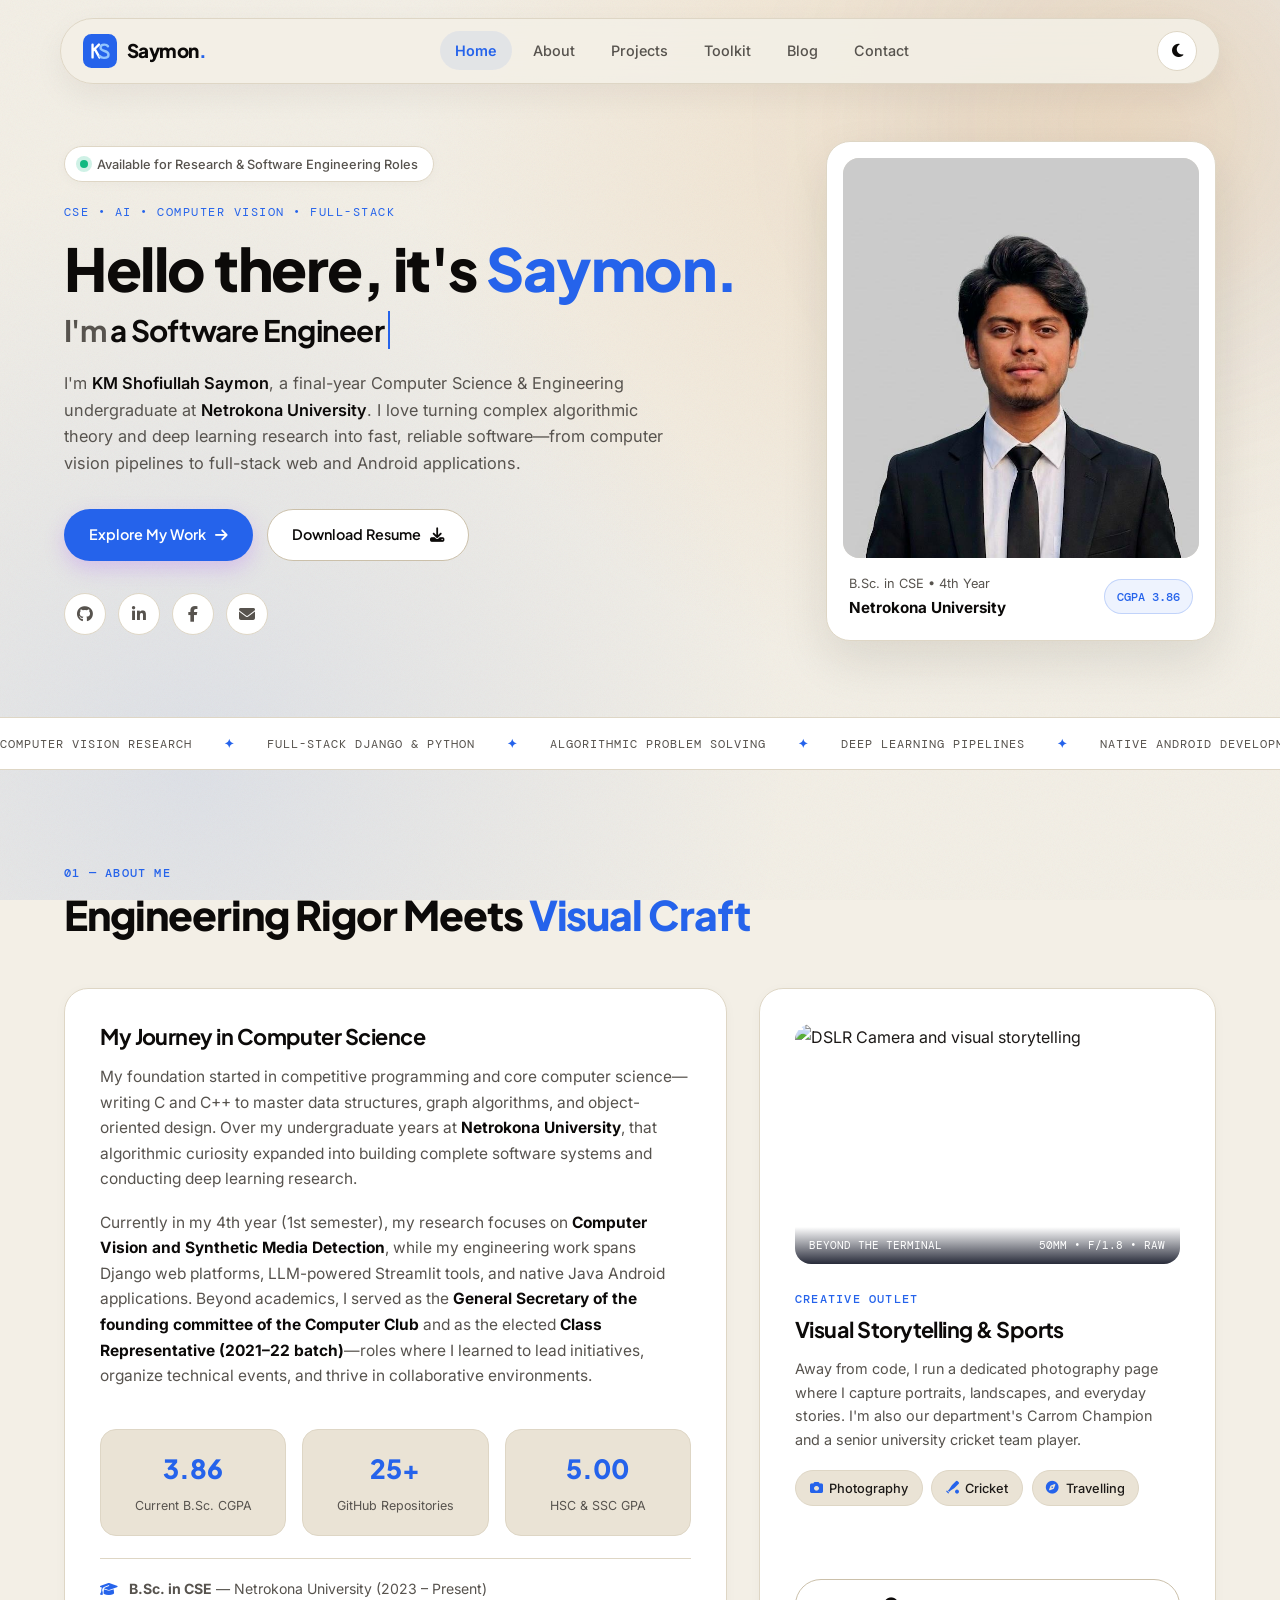
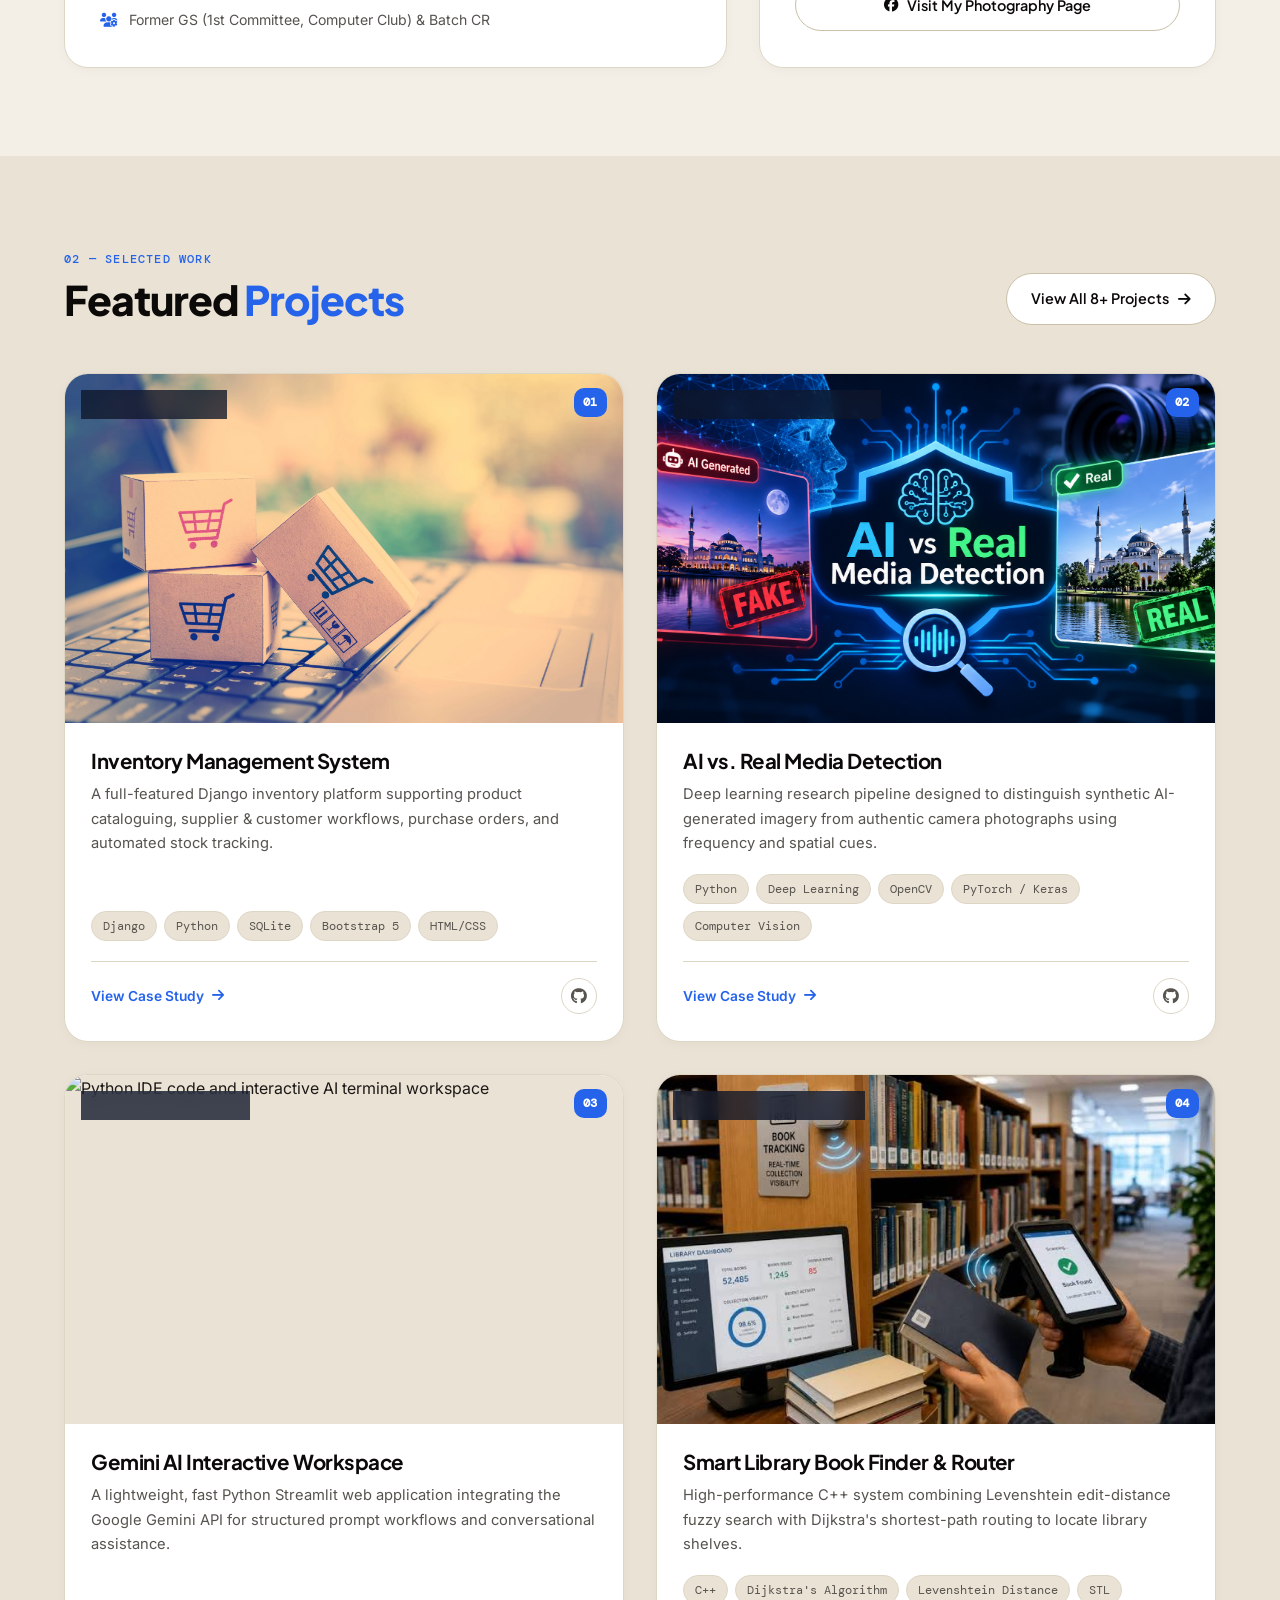
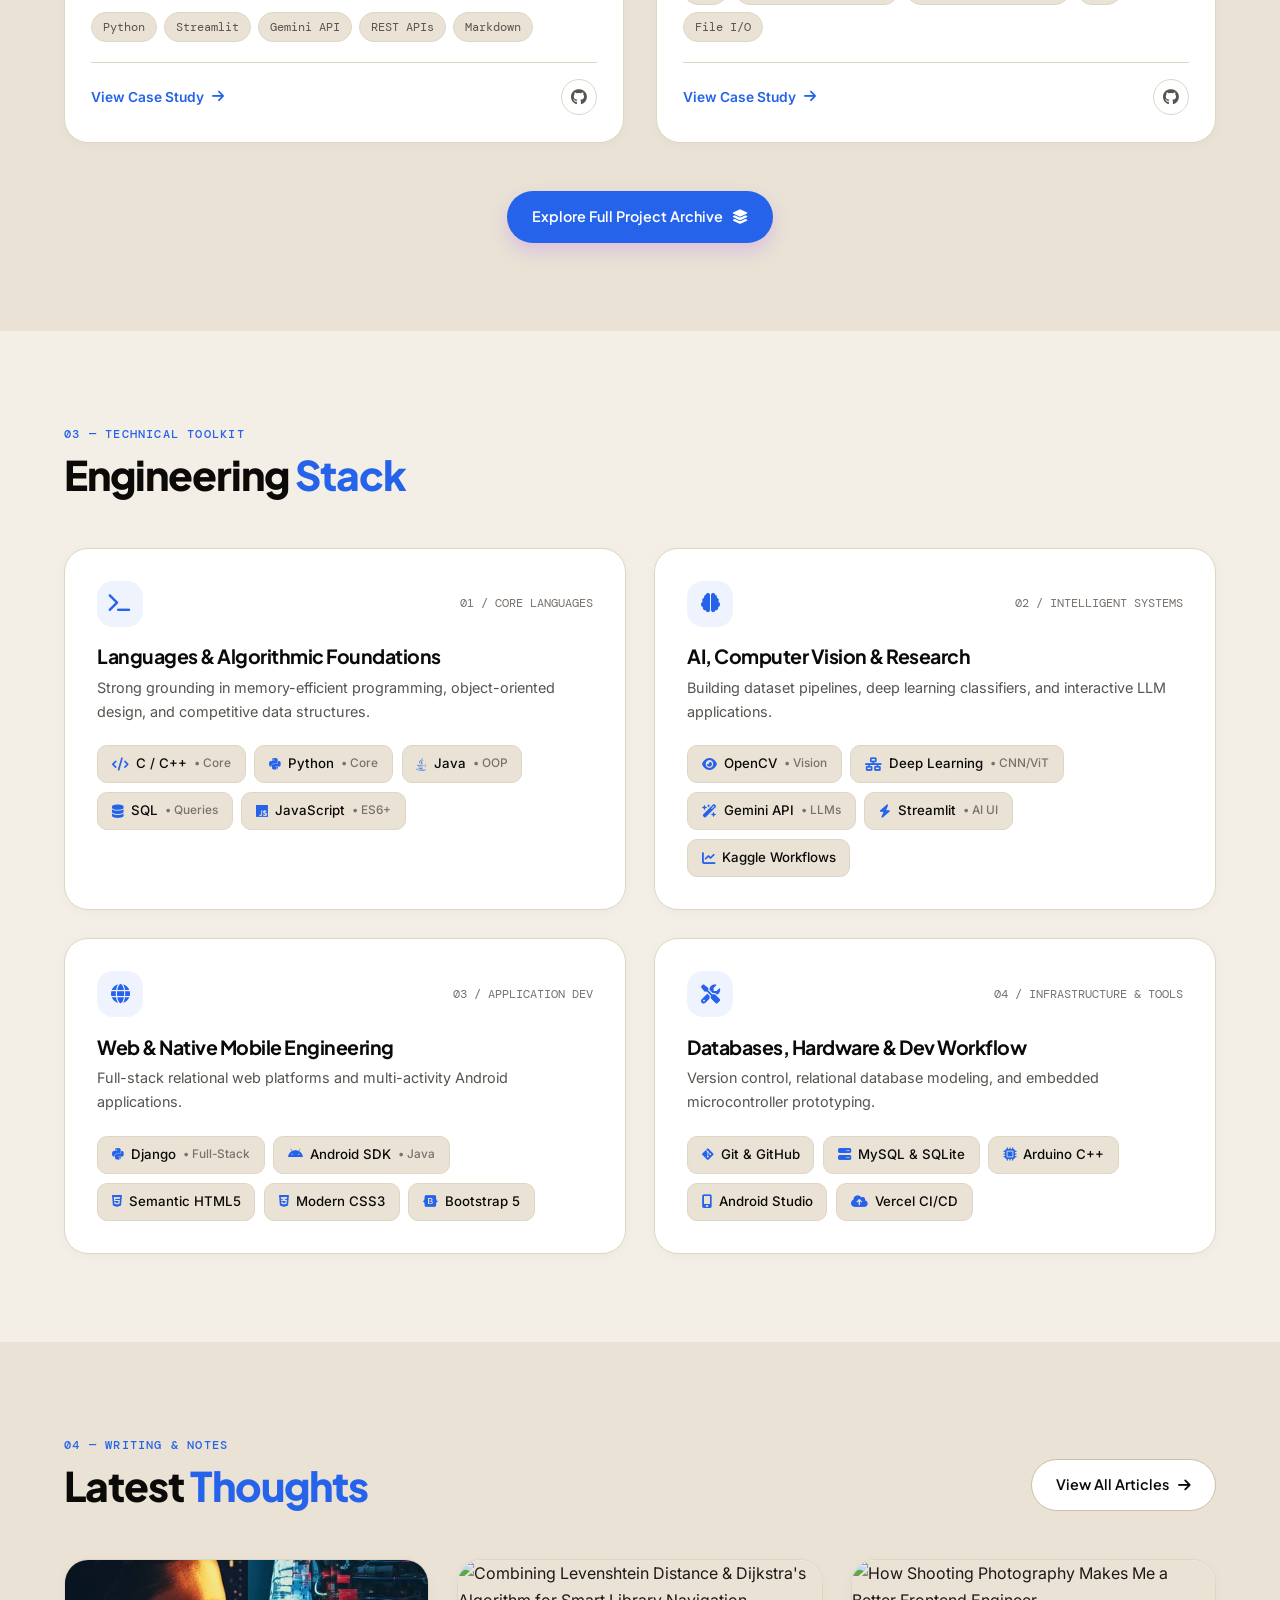
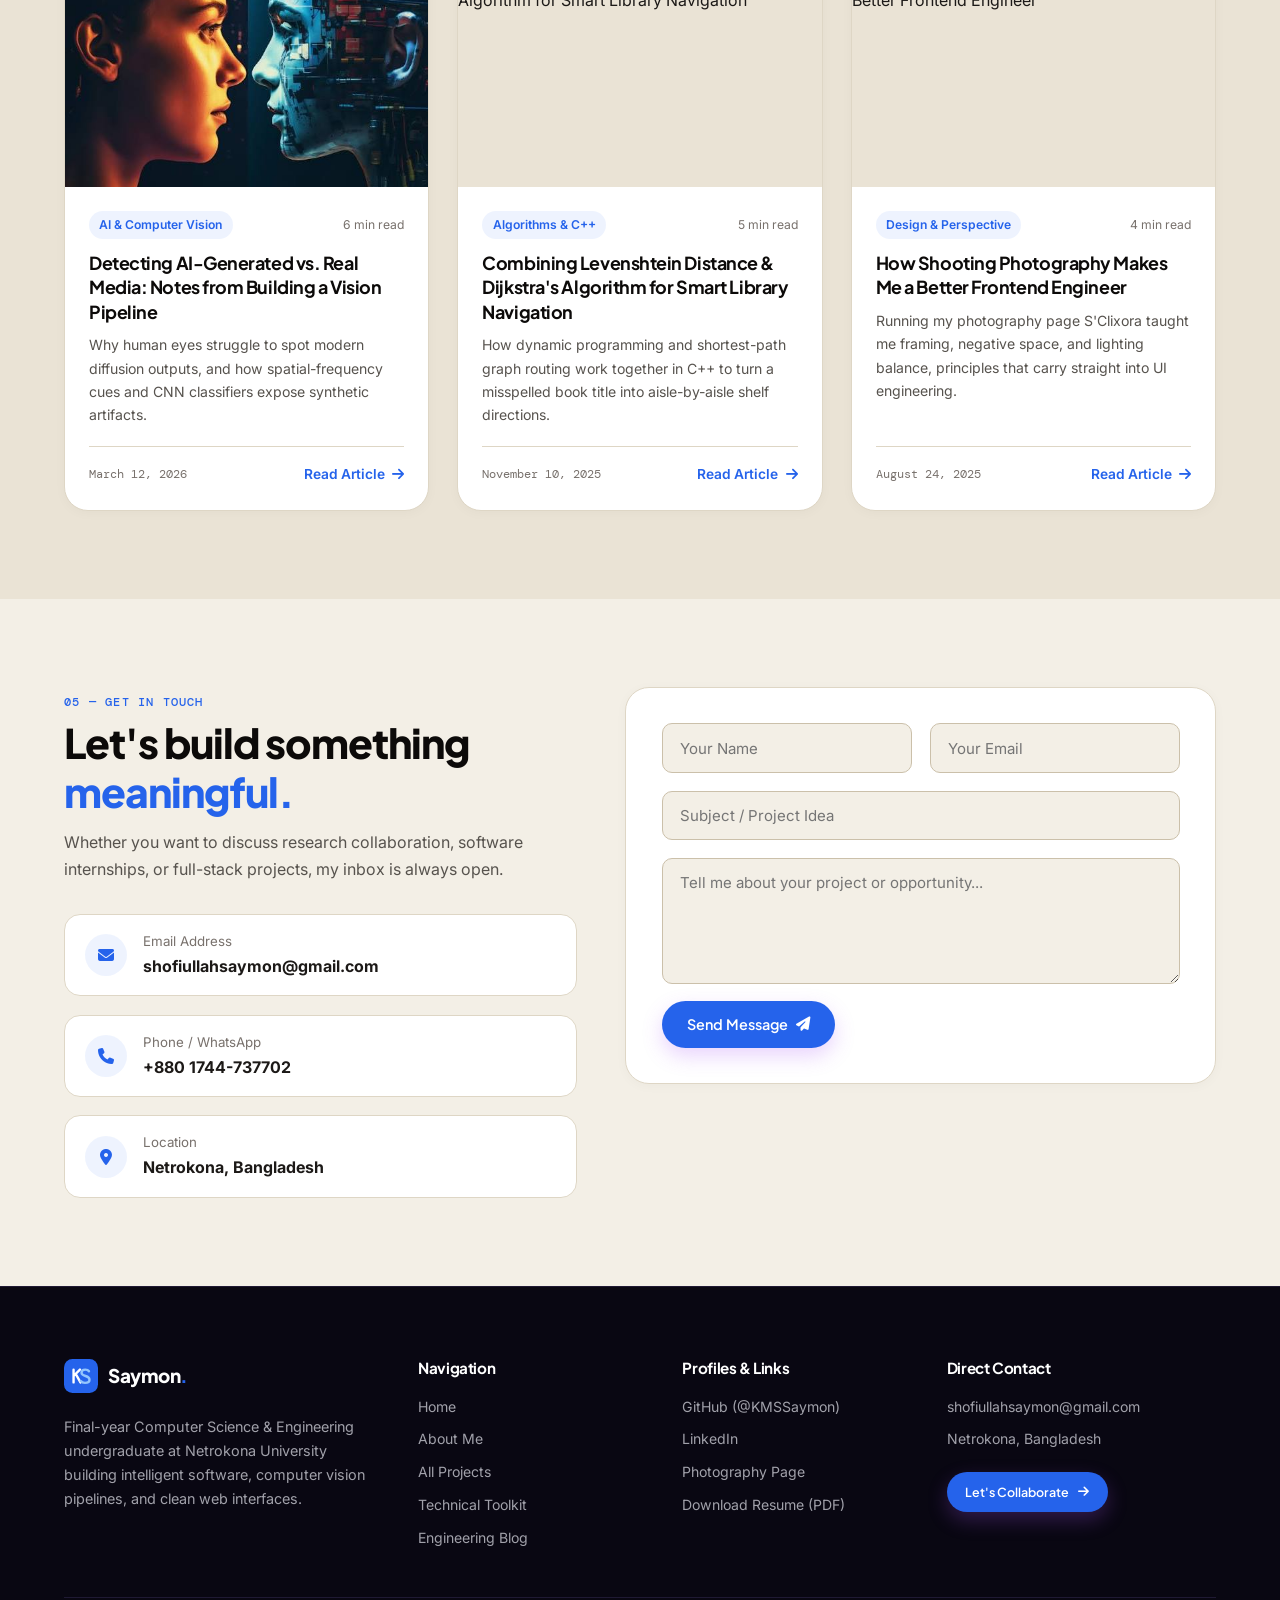
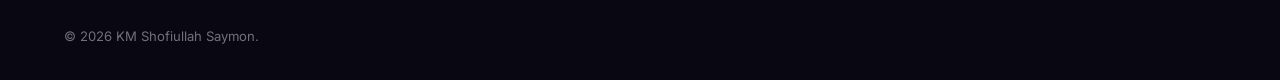
==== commit 5c355c3b: "updated resume" ====
--- a/index.html
+++ b/index.html
@@ -72,7 +72,7 @@
                         <a href="#projects" class="btn btn-primary">
                             Explore My Work <i class="fa-solid fa-arrow-right"></i>
                         </a>
-                        <a href="KM_Shofiullah_Saymon_CV.pdf" download="KM_Shofiullah_Saymon_CV.pdf" class="btn btn-secondary">
+                        <a href="KM Shofiullah Saymon CV.pdf" download="KM_Shofiullah_Saymon_CV.pdf" class="btn btn-secondary">
                             Download Resume <i class="fa-solid fa-download"></i>
                         </a>
                     </div>
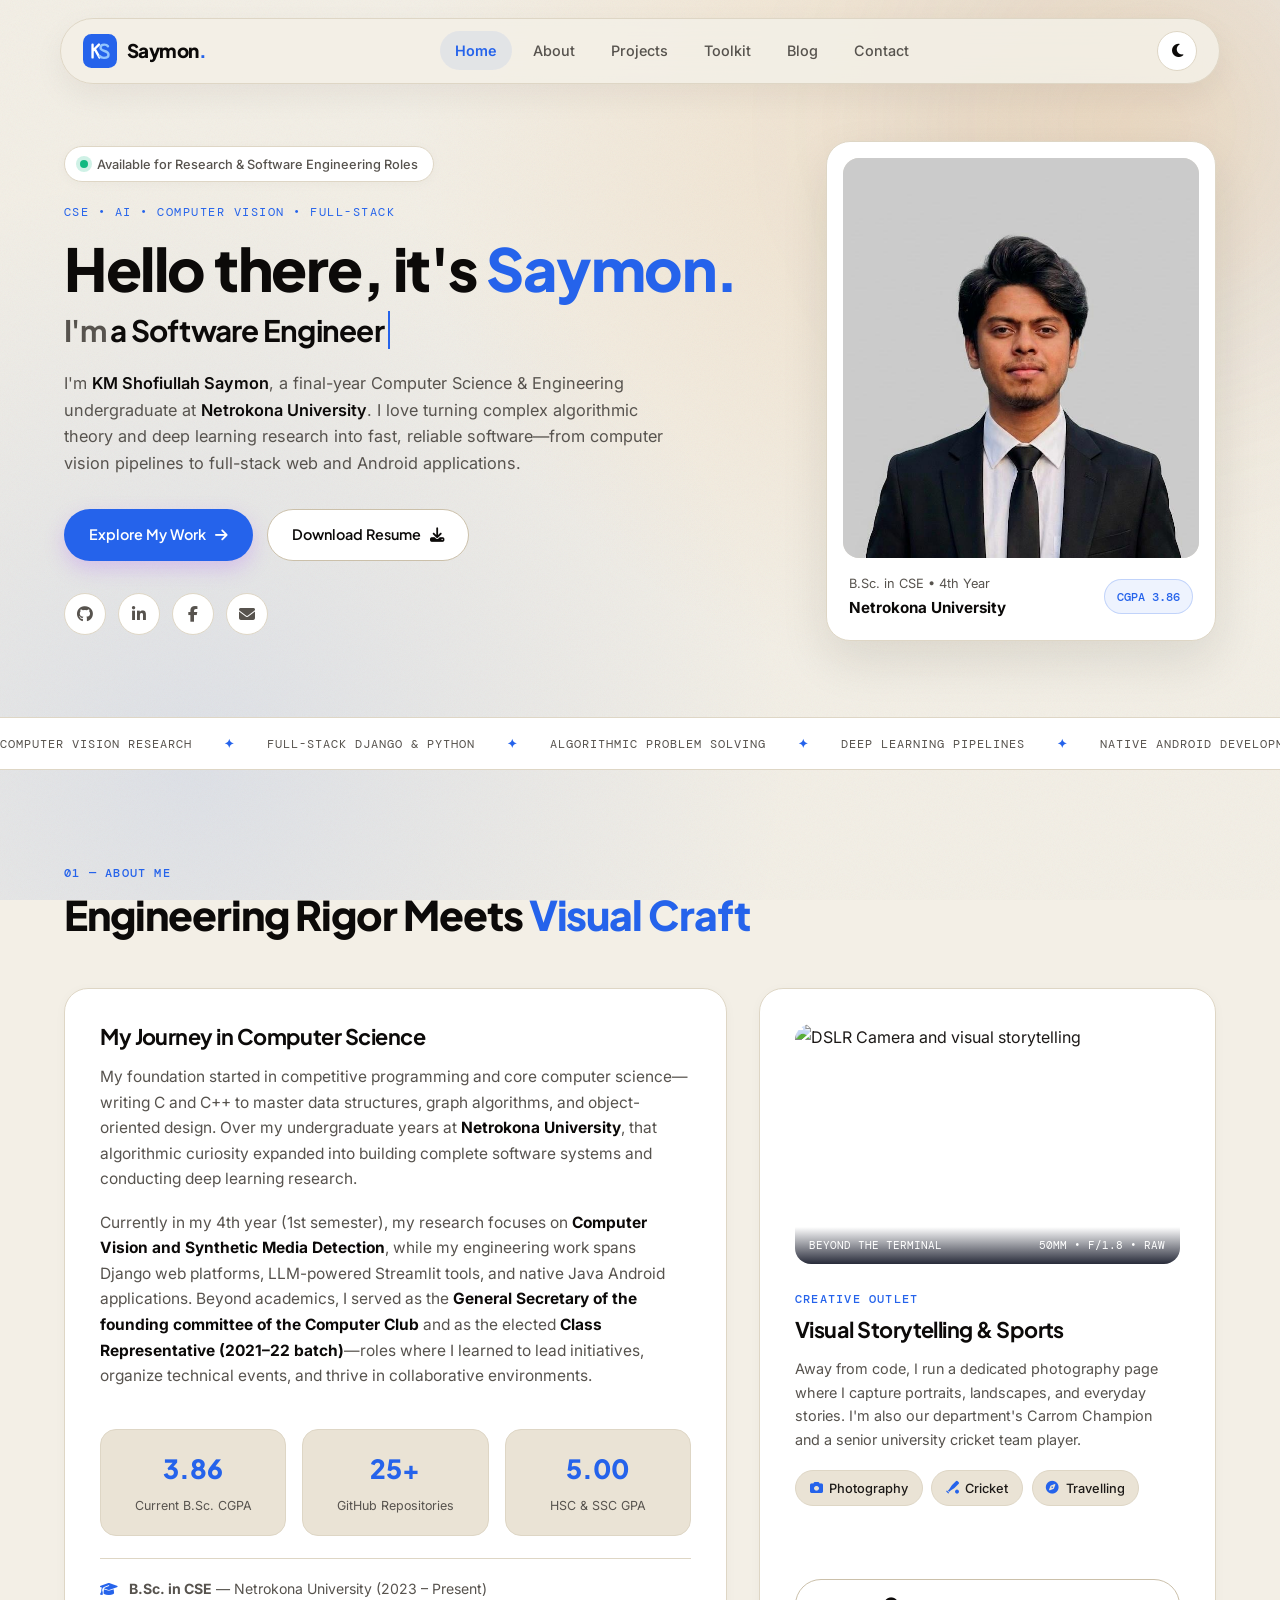
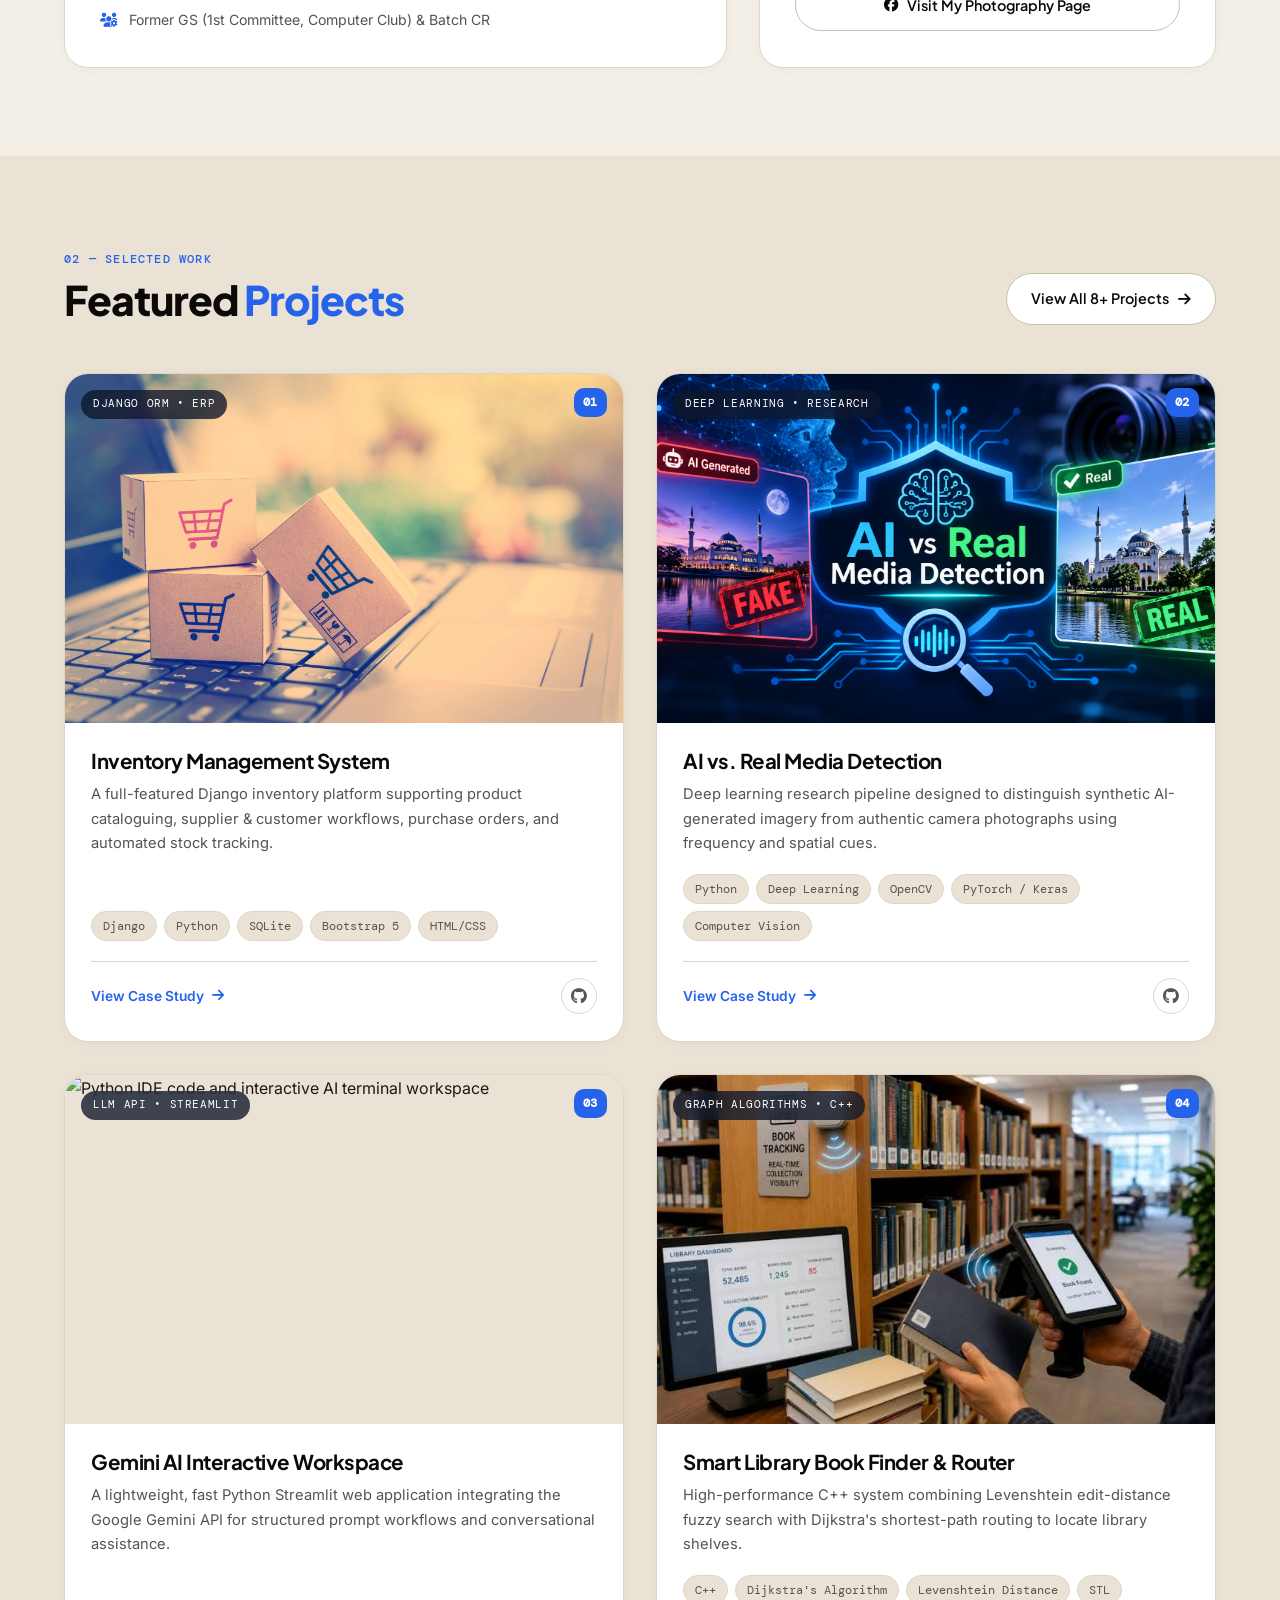
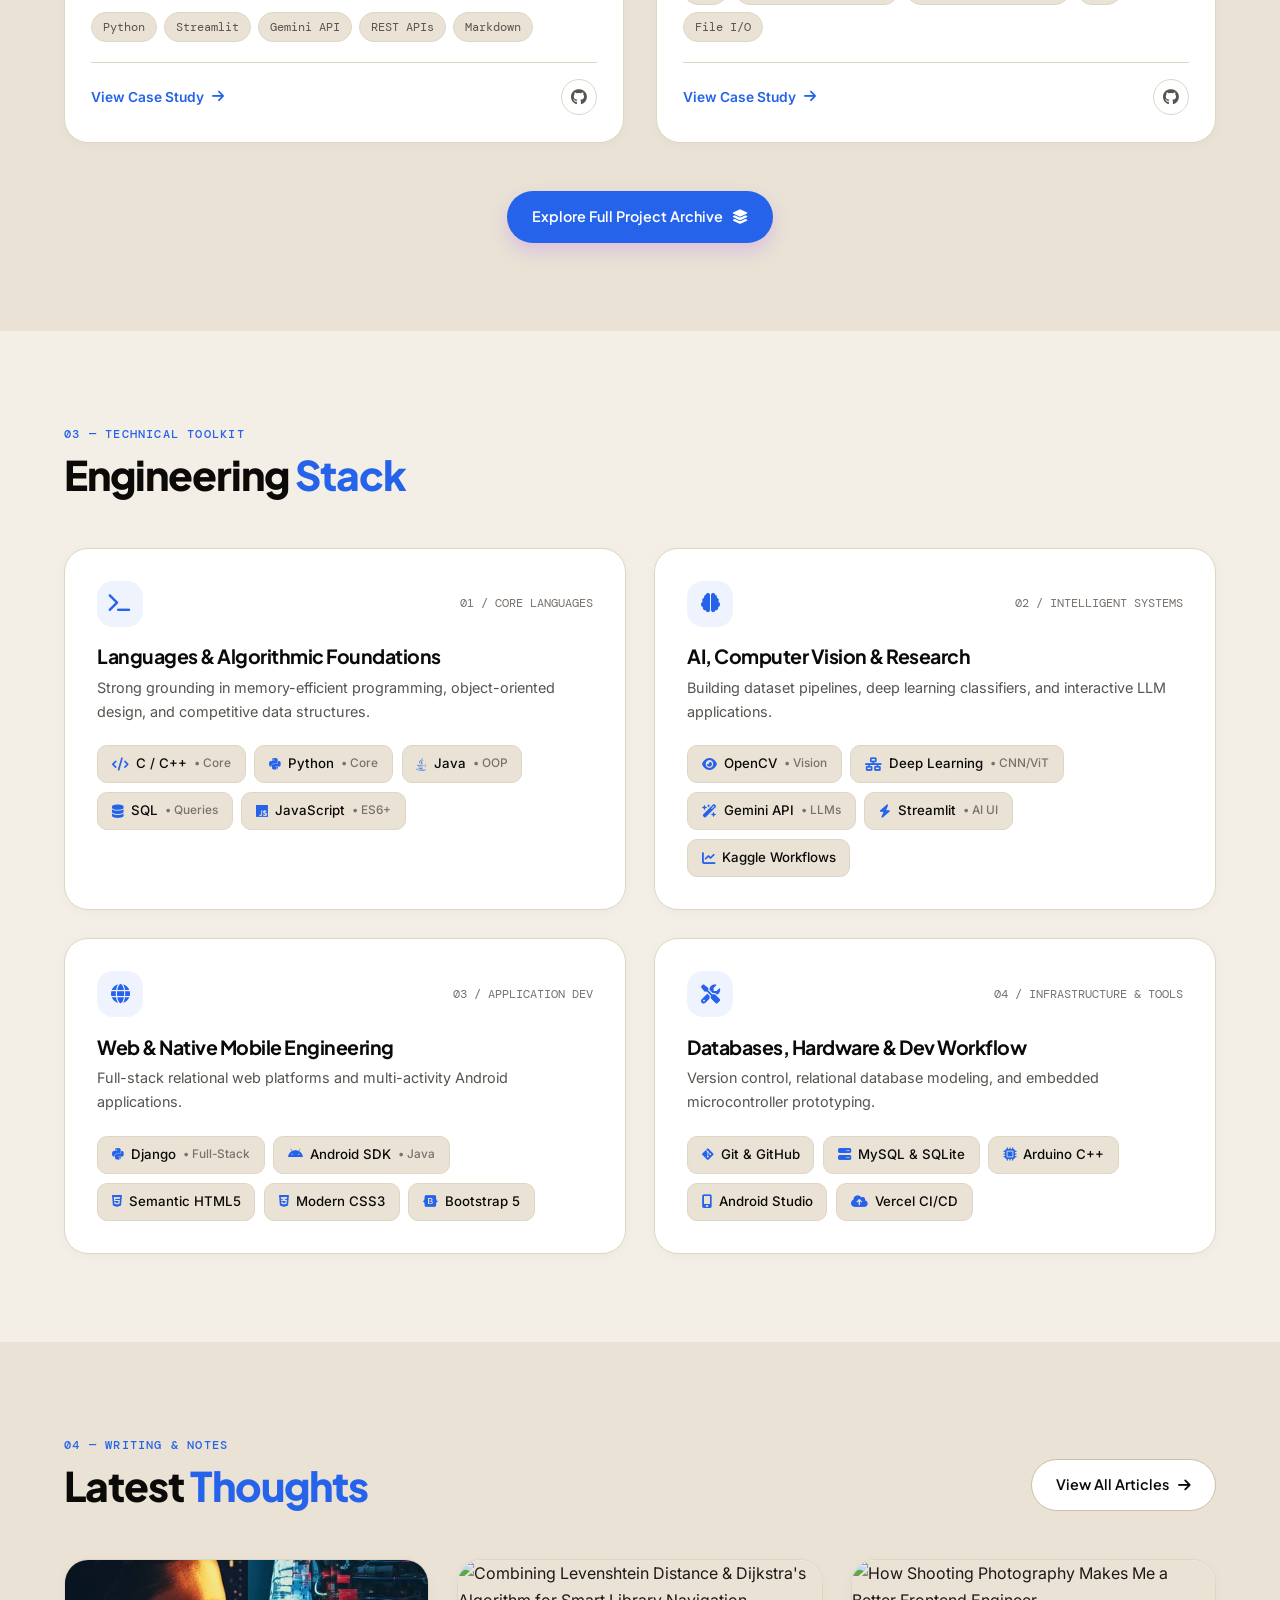
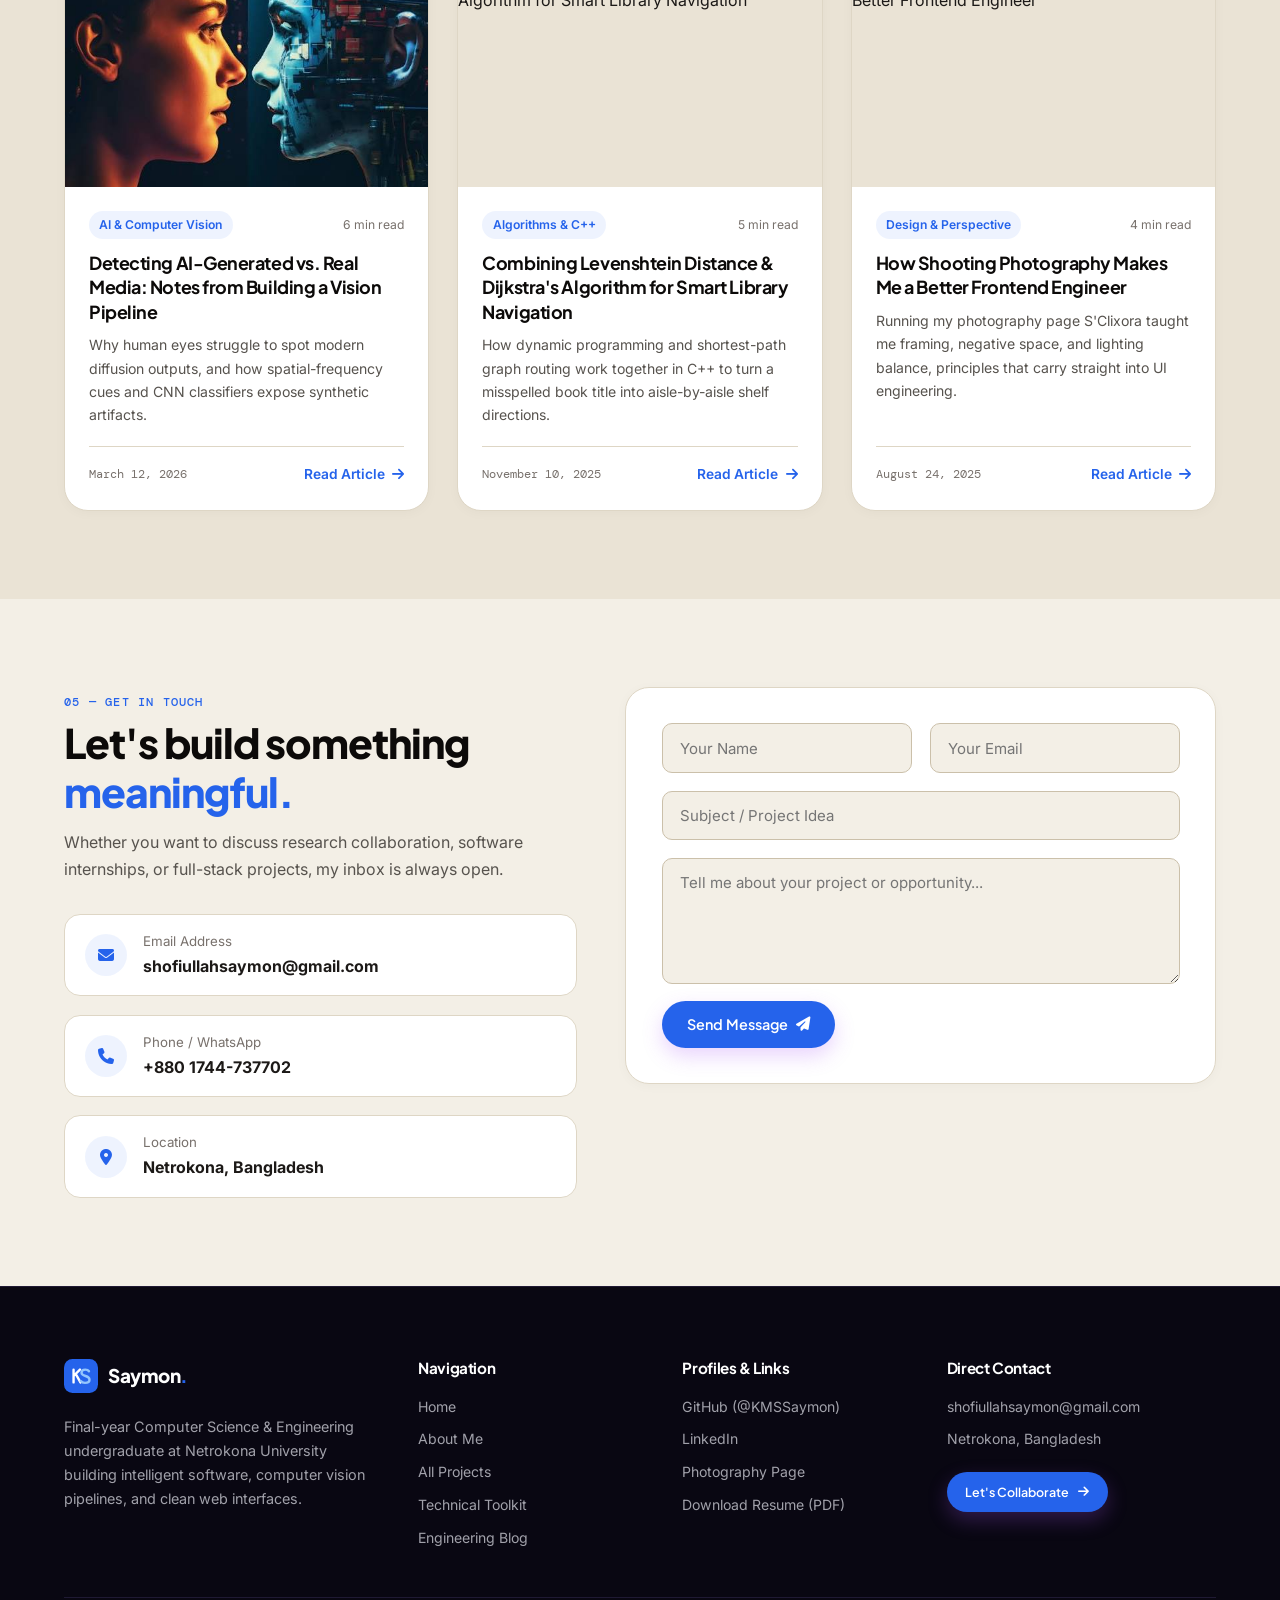
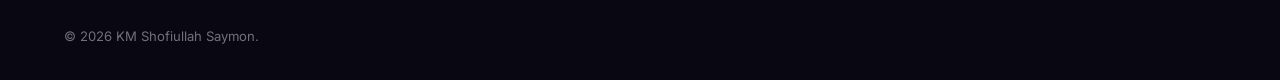
==== commit 4b30d2d1: "again updated CV" ====
--- a/index.html
+++ b/index.html
@@ -72,7 +72,7 @@
                         <a href="#projects" class="btn btn-primary">
                             Explore My Work <i class="fa-solid fa-arrow-right"></i>
                         </a>
-                        <a href="KM Shofiullah Saymon CV.pdf" download="KM_Shofiullah_Saymon_CV.pdf" class="btn btn-secondary">
+                        <a href="KM Shofiullah Saymon CV.pdf" download="KM Shofiullah Saymon CV.pdf" class="btn btn-secondary">
                             Download Resume <i class="fa-solid fa-download"></i>
                         </a>
                     </div>
